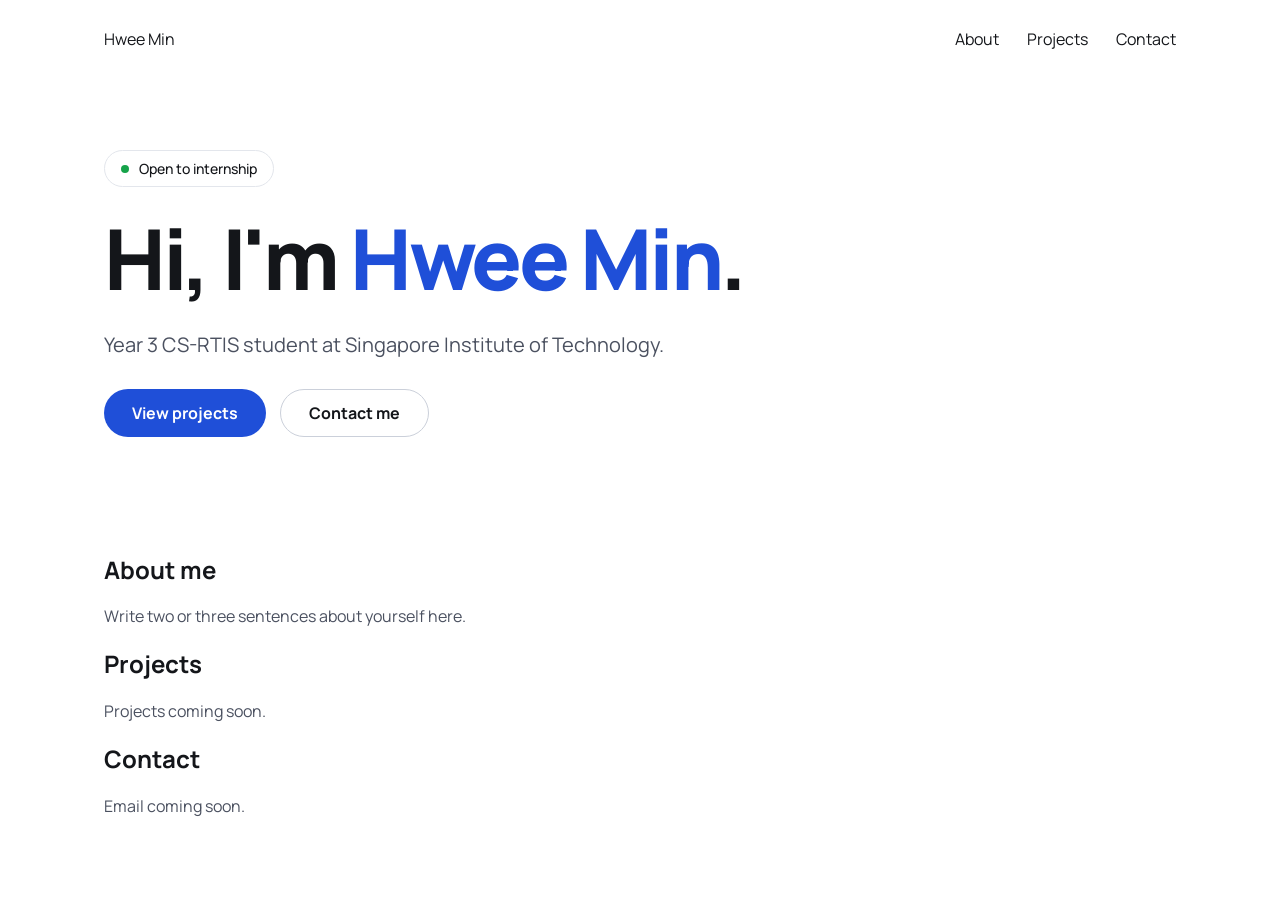
==== index.html @ 05ddbe2d "Style hero and button" ====
﻿<!DOCTYPE html>

<html lang="en" xmlns="http://www.w3.org/1999/xhtml">
<head>
    <meta charset="utf-8" />
    <title>Lee Hwee Min | Portfolio</title>
    <link rel="preconnect" href="https://fonts.googleapis.com">
    <link rel="preconnect" href="https://fonts.gstatic.com" crossorigin>
    <link href="https://fonts.googleapis.com/css2?family=Manrope:wght@400;500;700;800&display=swap" rel="stylesheet">
    <link rel="stylesheet" href="style.css">
</head>
<body>
    <header>
        <a href="#top">Hwee Min</a>
        <nav>
            <a href="about">About</a>
            <a href="projects">Projects</a>
            <a href="contact">Contact</a>
        </nav>
    </header>

    <main>
        <section id="top" class="hero">
            <div class="hero-text">
                <p class="status"><span class="dot"></span>Open to internship</p>
                <h1>Hi, I'm <span class="accent">Hwee Min</span>.</h1>
                <p class="lead">Year 3 CS-RTIS student at Singapore Institute of Technology.</p>
                <div class="buttons">
                    <a class="btn btn-primary" href="#projects">View projects</a>
                    <a class="btn btn-outline" href="#contact">Contact me</a>
                </div>
            </div>
        </section>

        <section id="about">
            <h2>About me</h2>
            <p>Write two or three sentences about yourself here.</p>
        </section>

        <section id="projects">
            <h2>Projects</h2>
            <p>Projects coming soon.</p>
        </section>
    </main>

    <footer id="contact">
        <h2>Contact</h2>
        <p>Email coming soon.</p>
    </footer>
</body>
</html>
---- style.css ----
﻿:root 
{
    --accent: #1F4FD8;
    --text: #14161A;
    --muted: #4B5160;
    --line: #E3E6EC;
}

* 
{
    box-sizing: border-box;
}

html 
{
    scroll-behavior: smooth;
}

body
{
    margin: 0;
    font-family: "Manrope", system-ui, sans-serif;
    color: var(--text);
    background: #ffffff;
    line-height: 1.5f;
}

a 
{
    color: var(--text);
    text-decoration:none;
}

a:hover
{
    color: var(--accent);
}

header,
main,
footer
{
    max-width:1120px;
    margin: 0 auto;
    padding: 0 24px;
}

header 
{
    display: flex;
    flex-wrap: wrap;
    gap: 16px;
    align-items: center;
    justify-content: space-between;
    padding-top: 28px;
    padding-bottom: 28px;
}

nav
{
    display: flex;
    gap: 28px;
}

p 
{
    color: var(--muted);
}

/* HERO */
.hero 
{
    display: flex;
    flex-wrap: wrap;
    gap: 56px;
    align-items: center;
    padding-top: 72px;
    padding-bottom: 96px;
}

.hero-text
{
    flex: 1 1 480px;
    min-width: 0;
    display: flex;
    flex-direction: column;
    gap: 28px;
}

.status
{
    display: inline-flex;
    align-items: center;
    gap: 10px;
    align-self: flex-start;
    margin: 0;
    padding: 8px 16px;
    border: 1px solid var(--line);
    border-radius: 999px;
    font-size: 14px;
    font-weight: 500;
    color: var(--text);
}

.dot {
    width: 8px;
    height: 8px;
    border-radius: 50%;
    background: #16A34A;
}

h1 {
    margin: 0;
    font-size: clamp(44px, 7vw, 84px);
    line-height: 1.02;
    letter-spacing: -0.04em;
    font-weight: 800;
}

.accent {
    color: var(--accent);
}

.lead {
    margin: 0;
    font-size: 20px;
    line-height: 1.6;
    max-width: 560px;
}

.buttons {
    display: flex;
    flex-wrap: wrap;
    gap: 14px;
}

.btn {
    display: inline-flex;
    align-items: center;
    min-height: 48px;
    padding: 0 28px;
    border-radius: 999px;
    font-weight: 700;
    font-size: 16px;
    transition: background 0.2s ease, color 0.2s ease;
}

.btn-primary {
    background: var(--accent);
    color: #ffffff;
}

    .btn-primary:hover {
        background: var(--text);
        color: #ffffff;
    }

.btn-outline {
    border: 1px solid #CBD0DA;
}

    .btn-outline:hover {
        background: #F1F3F6;
        color: var(--text);
    }
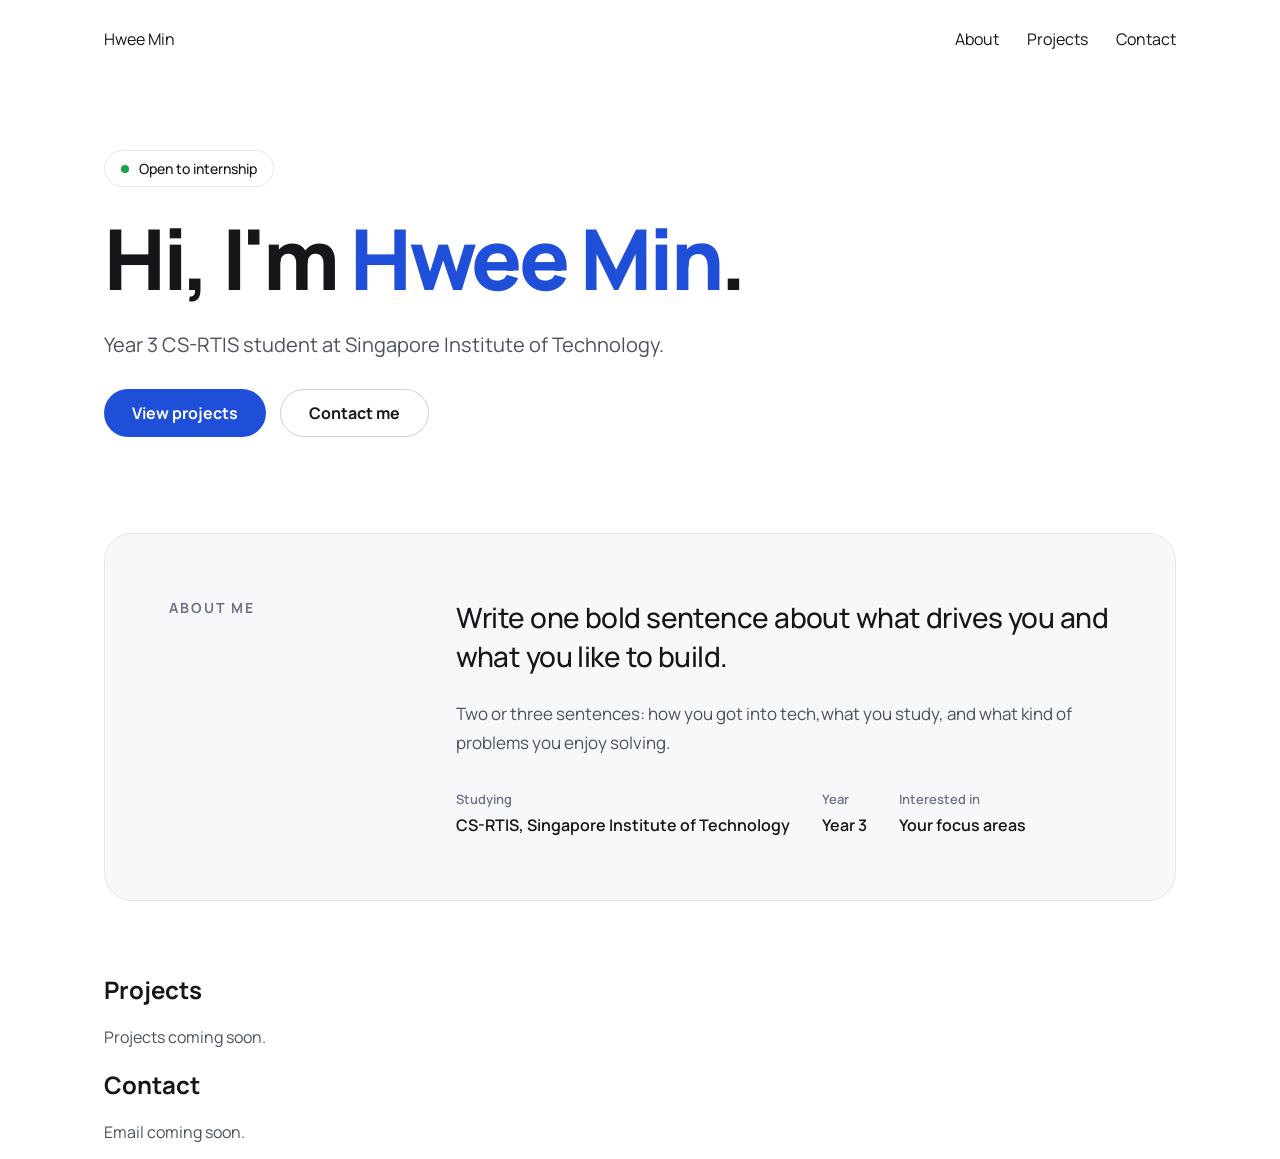
==== commit c9e8ccc5: "Add about section" ====
--- a/index.html
+++ b/index.html
@@ -32,10 +32,18 @@
             </div>
         </section>
 
-        <section id="about">
-            <h2>About me</h2>
-            <p>Write two or three sentences about yourself here.</p>
-        </section>
+        <section id="about" class="about">
+            <h2 class="eyebrow">About me</h2>
+            <div class="about-body">
+                <p class="big">Write one bold sentence about what drives you and what you like to build.</p>
+                <p>Two or three sentences: how you got into tech,what you study, and what kind of problems you enjoy solving.</p>
+                <dl class="facts">
+                    <div><dt>Studying</dt><dd>CS-RTIS, Singapore Institute of Technology</dd></div>
+                    <div><dt>Year</dt><dd>Year 3</dd></div>
+                    <div><dt>Interested in</dt><dd>Your focus areas</dd></div>
+                </dl>
+            </div>
+         </section>
 
         <section id="projects">
             <h2>Projects</h2>
--- a/style.css
+++ b/style.css
@@ -159,7 +159,80 @@
     border: 1px solid #CBD0DA;
 }
 
-    .btn-outline:hover {
-        background: #F1F3F6;
-        color: var(--text);
-    }+.btn-outline:hover {
+    background: #F1F3F6;
+    color: var(--text);
+}
+
+/* ABOUT */
+.about {
+    display: flex;
+    flex-wrap: wrap;
+    gap: 48px;
+    padding: clamp(28px, 5vw, 64px);
+    margin-bottom: 72px;
+    background: #F7F8FA;
+    border: 1px solid var(--line);
+    border-radius: 28px;
+}
+
+.eyebrow {
+    margin: 0;
+    font-size: 14px;
+    letter-spacing: 0.14em;
+    text-transform: uppercase;
+    color: #6B7385;
+    font-weight: 700;
+}
+
+.about .eyebrow {
+    flex: 1 1 160px;
+}
+
+.about-body {
+    flex: 3 1 420px;
+    min-width: 0;
+    display: flex;
+    flex-direction: column;
+    gap: 24px;
+}
+
+.about-body p {
+    margin: 0;
+    font-size: 17px;
+    line-height: 1.7;
+    max-width: 680px;
+}
+
+.about-body .big {
+    font-size: 28px;
+    line-height: 1.4;
+    letter-spacing: -0.02em;
+    font-weight: 500;
+    color: var(--text);
+}
+
+.facts {
+    display: flex;
+    flex-wrap: wrap;
+    gap: 32px;
+    margin: 8px 0 0;
+}
+
+.facts div {
+    display: flex;
+    flex-direction: column;
+    gap: 6px;
+}
+
+.facts dt {
+    font-size: 13px;
+    color: #6B7385;
+    font-weight: 600;
+}
+
+.facts dd {
+    margin: 0;
+    font-size: 16px;
+    font-weight: 600;
+}
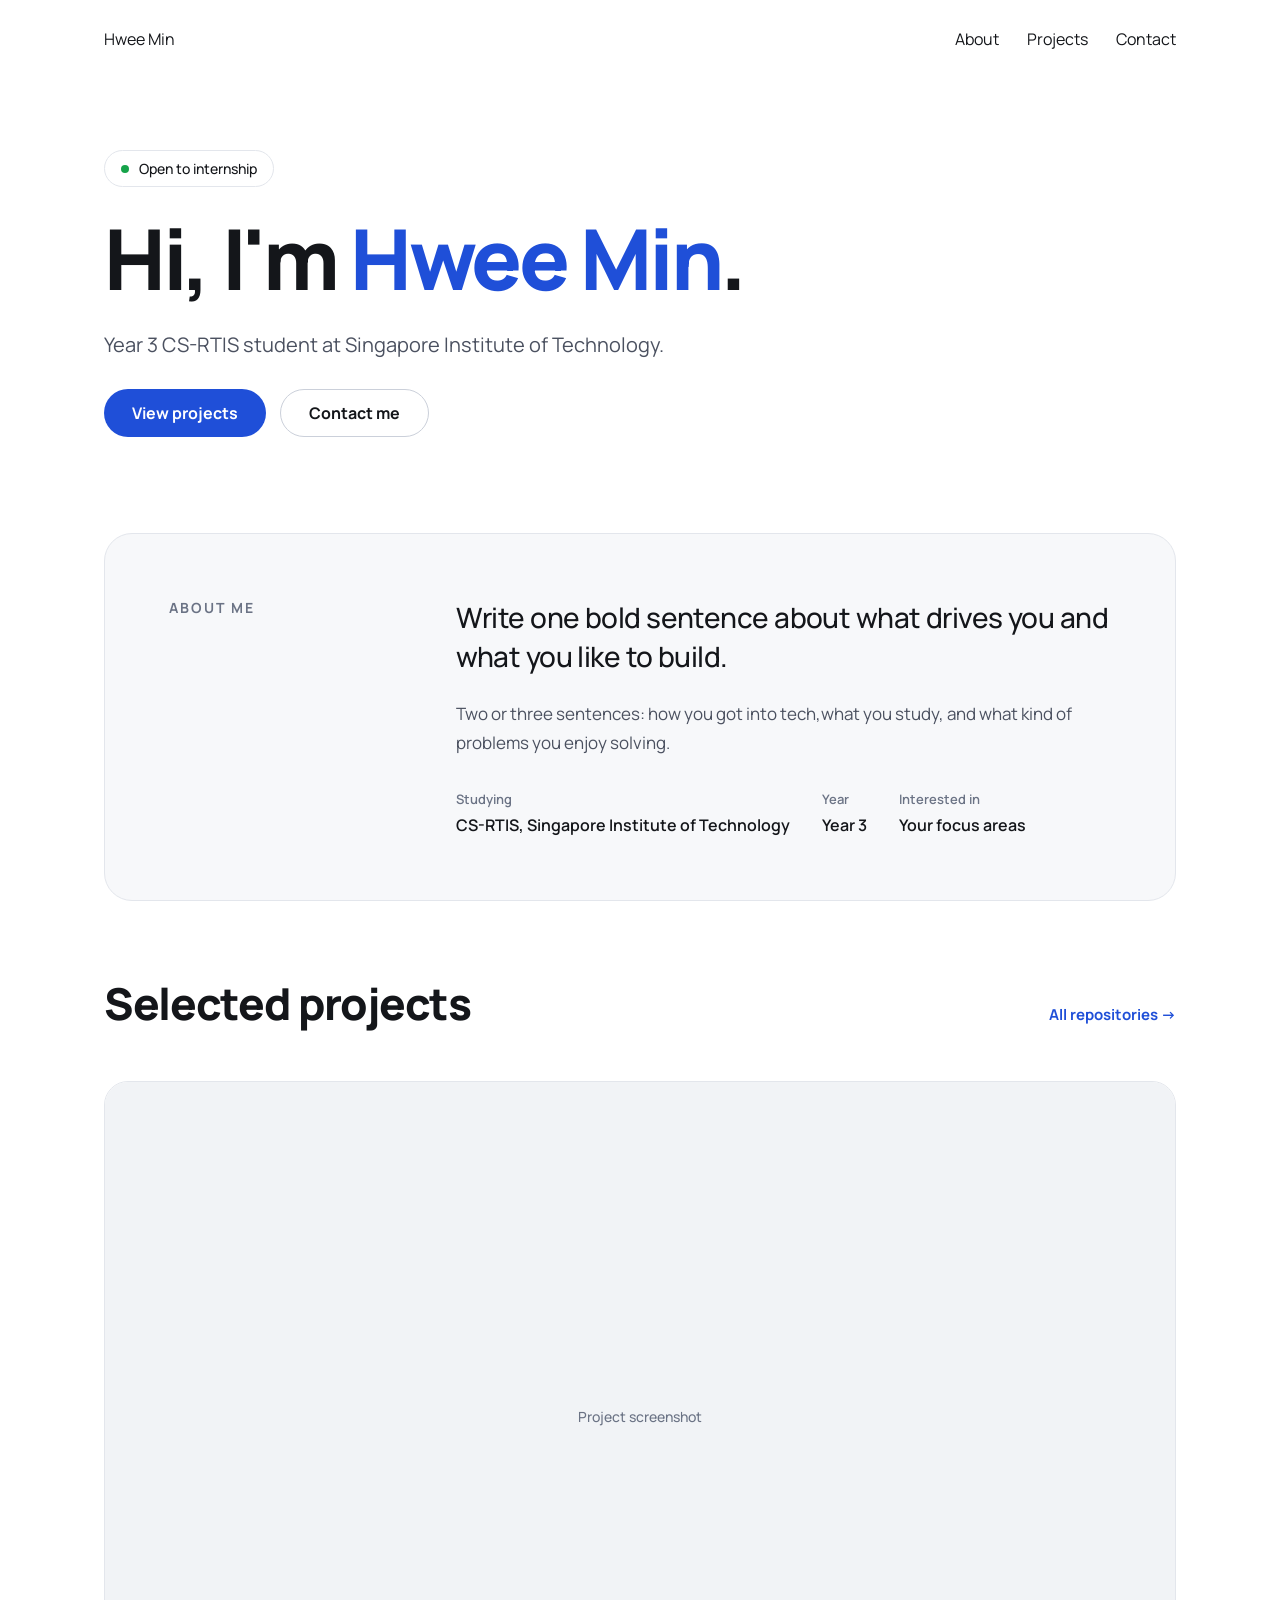
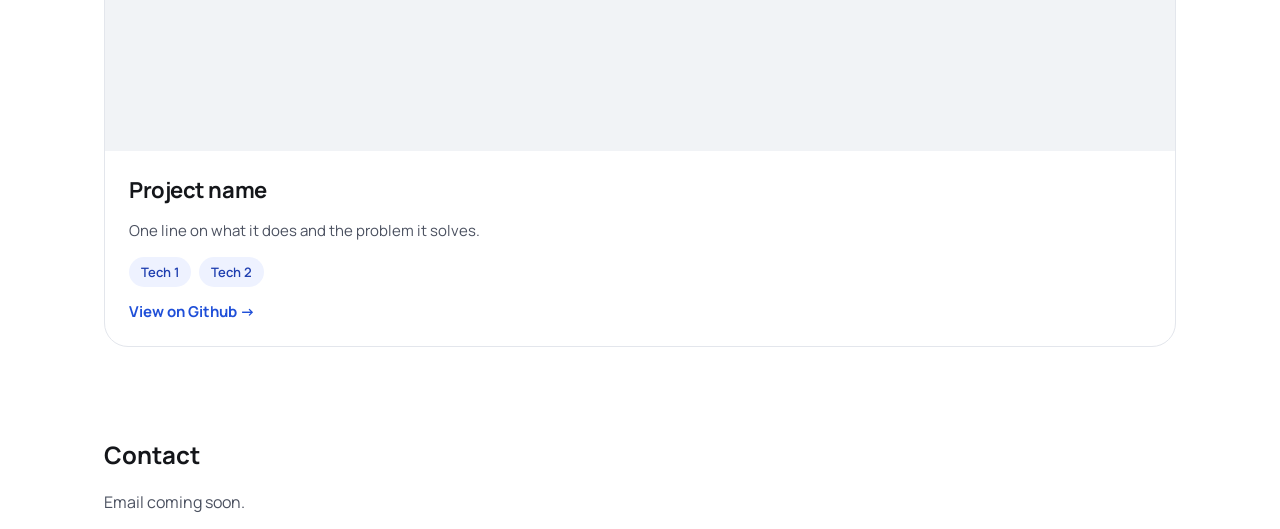
==== commit f80002f3: "Add project cards" ====
--- a/index.html
+++ b/index.html
@@ -45,9 +45,27 @@
             </div>
          </section>
 
-        <section id="projects">
-            <h2>Projects</h2>
-            <p>Projects coming soon.</p>
+        <section id="projects" class="section">
+            <div class="section-head">
+                <h2>Selected projects</h2>
+                <a class="text-link" href="https://github.com/lhweemin">All repositories &rarr;</a>
+            </div>
+
+            <div class="cards">
+
+                <article class="card">
+                    <div class="thumb"><span>Project screenshot</span></div>
+                    <div class="card-body">
+                        <h3>Project name</h3>
+                        <p>One line on what it does and the problem it solves.</p>
+                        <ul class="tags">
+                            <li>Tech 1</li>
+                            <li>Tech 2</li>
+                        </ul>
+                        <a class="text-link" href="https://github.com/lhweemin">View on Github &rarr;</a>
+                    </div>
+                </article>
+            </div>
         </section>
     </main>
 
--- a/style.css
+++ b/style.css
@@ -235,4 +235,109 @@
     margin: 0;
     font-size: 16px;
     font-weight: 600;
-}+}
+
+/* SECTIONS */
+.section {
+    padding-bottom: 72px;
+}
+
+    .section h2 {
+        margin: 0;
+        font-size: 44px;
+        letter-spacing: -0.03em;
+        font-weight: 800;
+    }
+
+.section-head {
+    display: flex;
+    flex-wrap: wrap;
+    gap: 16px;
+    align-items: baseline;
+    justify-content: space-between;
+    margin-bottom: 48px;
+}
+
+.text-link {
+    font-size: 15px;
+    font-weight: 700;
+    color: var(--accent);
+}
+
+    .text-link:hover {
+        color: var(--text);
+    }
+
+/* PROJECT CARDS */
+.cards {
+    display: flex;
+    flex-wrap: wrap;
+    gap: 28px;
+}
+
+.card {
+    flex: 1 1 300px;
+    min-width: 0;
+    border: 1px solid var(--line);
+    border-radius: 24px;
+    overflow: hidden;
+    background: #ffffff;
+    display: flex;
+    flex-direction: column;
+}
+
+.thumb {
+    aspect-ratio: 16 / 10;
+    background: #F1F3F6;
+    display: flex;
+    align-items: center;
+    justify-content: center;
+    color: #6B7385;
+    font-size: 14px;
+    font-weight: 500;
+    overflow: hidden;
+}
+
+    .thumb img {
+        width: 100%;
+        height: 100%;
+        object-fit: cover;
+        display: block;
+    }
+
+.card-body {
+    padding: 24px;
+    display: flex;
+    flex-direction: column;
+    gap: 14px;
+}
+
+.card h3 {
+    margin: 0;
+    font-size: 22px;
+    letter-spacing: -0.02em;
+}
+
+.card p {
+    margin: 0;
+    font-size: 15px;
+    line-height: 1.6;
+}
+
+.tags {
+    display: flex;
+    flex-wrap: wrap;
+    gap: 8px;
+    list-style: none;
+    margin: 0;
+    padding: 0;
+}
+
+    .tags li {
+        padding: 6px 12px;
+        border-radius: 999px;
+        background: #EEF2FF;
+        color: #1F3FB0;
+        font-size: 13px;
+        font-weight: 600;
+    }
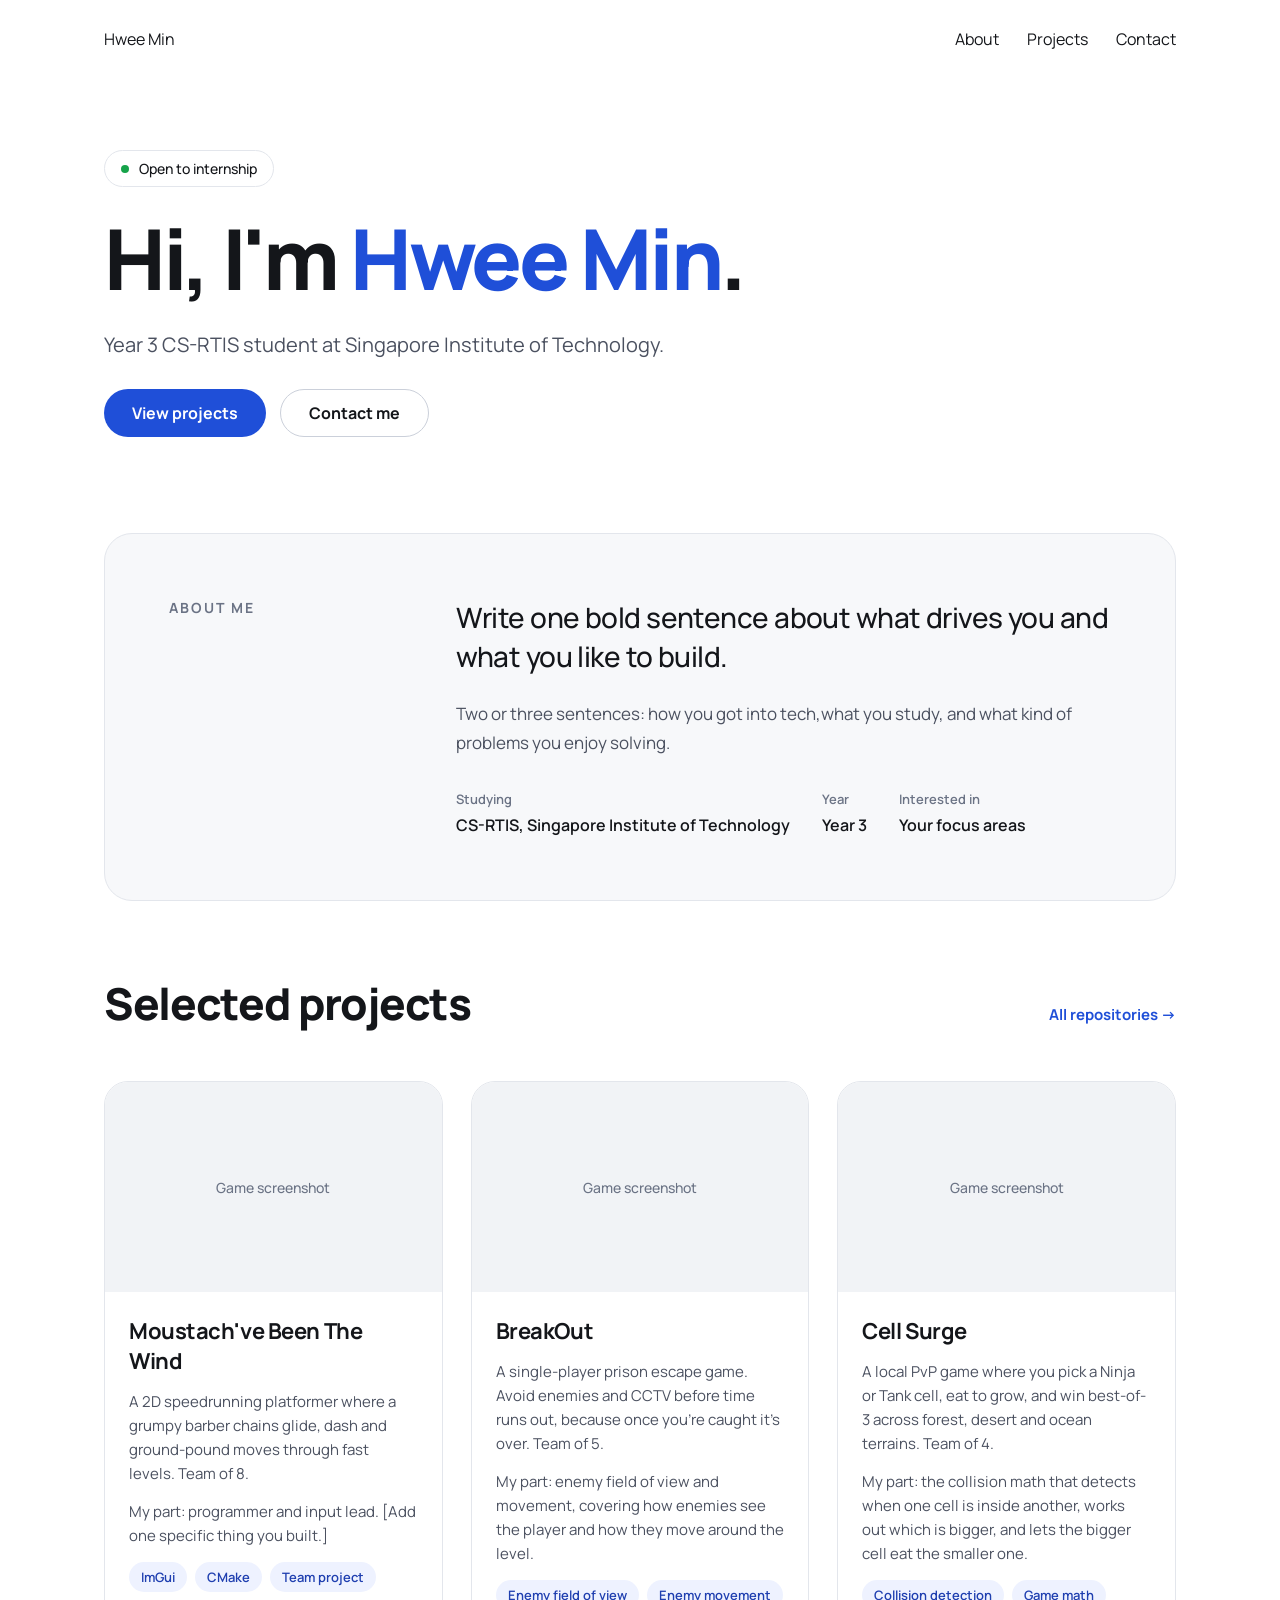
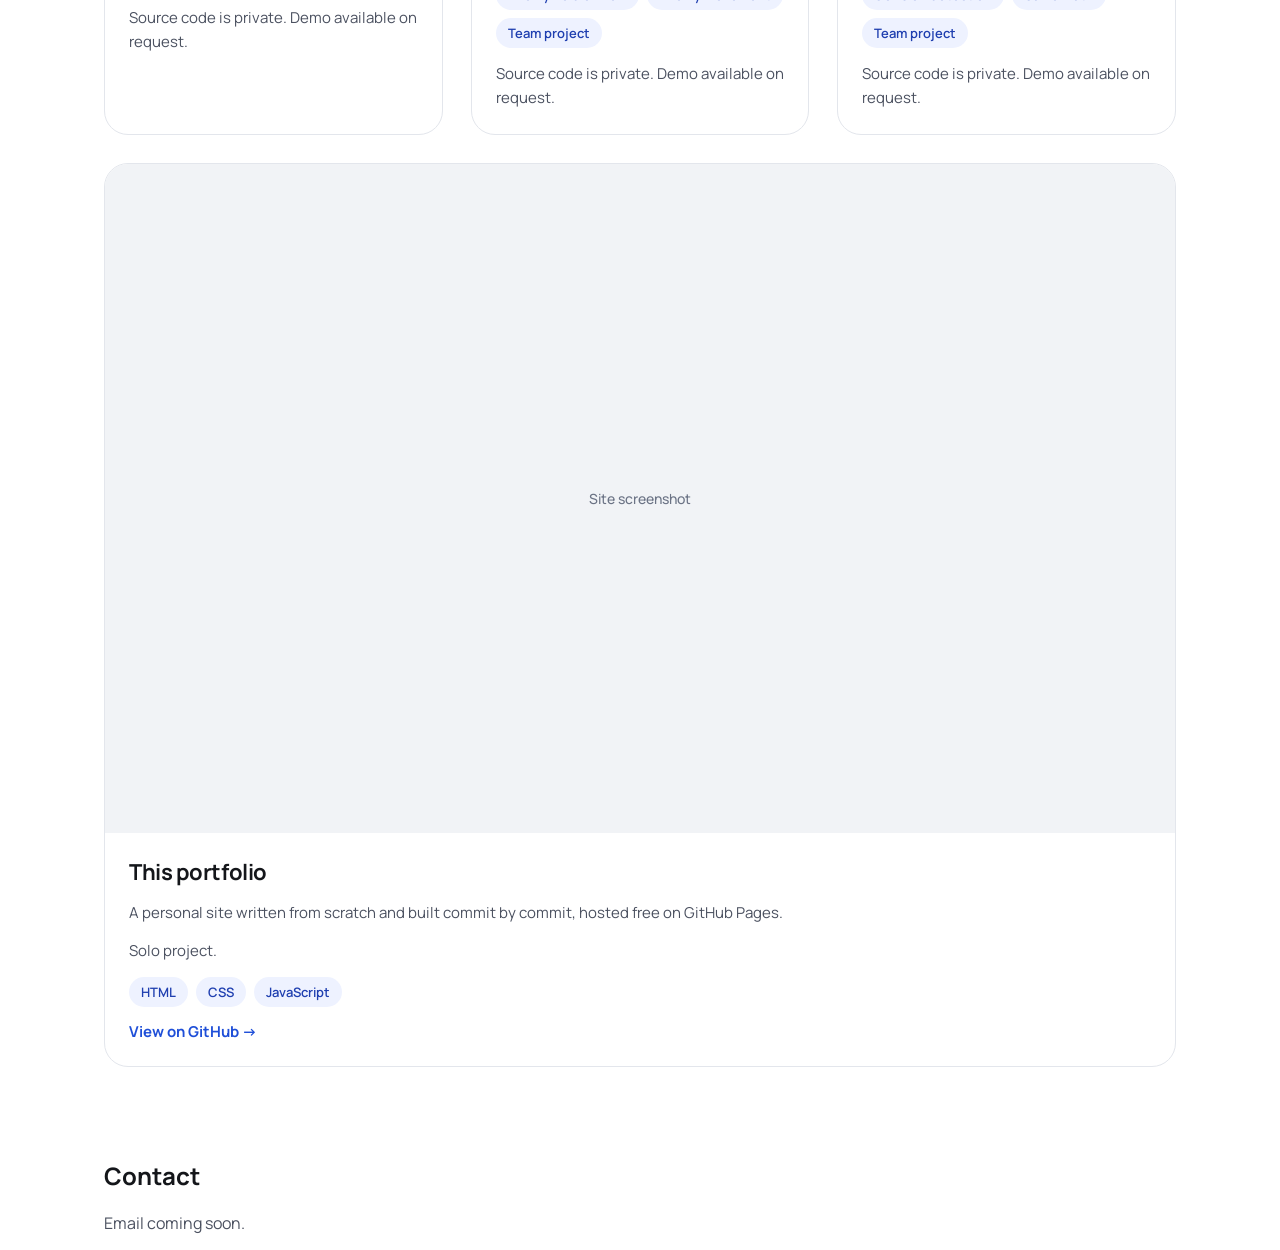
==== commit 54c80299: "Updated project cards" ====
--- a/index.html
+++ b/index.html
@@ -54,15 +54,47 @@
             <div class="cards">
 
                 <article class="card">
-                    <div class="thumb"><span>Project screenshot</span></div>
+                    <div class="thumb"><span>Game screenshot</span></div>
                     <div class="card-body">
-                        <h3>Project name</h3>
-                        <p>One line on what it does and the problem it solves.</p>
-                        <ul class="tags">
-                            <li>Tech 1</li>
-                            <li>Tech 2</li>
-                        </ul>
-                        <a class="text-link" href="https://github.com/lhweemin">View on Github &rarr;</a>
+                        <h3>Moustach've Been The Wind</h3>
+                        <p>A 2D speedrunning platformer where a grumpy barber chains glide, dash and ground-pound moves through fast levels. Team of 8.</p>
+                        <p class="role">My part: programmer and input lead. [Add one specific thing you built.]</p>
+                        <ul class="tags"><li>ImGui</li><li>CMake</li><li>Team project</li></ul>
+                        <!-- If the repo is public, replace the next line with a text-link to it -->
+                        <p class="role">Source code is private. Demo available on request.</p>
+                    </div>
+                </article>
+
+                <article class="card">
+                    <div class="thumb"><span>Game screenshot</span></div>
+                    <div class="card-body">
+                        <h3>BreakOut</h3>
+                        <p>A single-player prison escape game. Avoid enemies and CCTV before time runs out, because once you're caught it's over. Team of 5.</p>
+                        <p class="role">My part: enemy field of view and movement, covering how enemies see the player and how they move around the level.</p>
+                        <ul class="tags"><li>Enemy field of view</li><li>Enemy movement</li><li>Team project</li></ul>
+                        <p class="role">Source code is private. Demo available on request.</p>
+                    </div>
+                </article>
+
+                <article class="card">
+                    <div class="thumb"><span>Game screenshot</span></div>
+                    <div class="card-body">
+                        <h3>Cell Surge</h3>
+                        <p>A local PvP game where you pick a Ninja or Tank cell, eat to grow, and win best-of-3 across forest, desert and ocean terrains. Team of 4.</p>
+                        <p class="role">My part: the collision math that detects when one cell is inside another, works out which is bigger, and lets the bigger cell eat the smaller one.</p>
+                        <ul class="tags"><li>Collision detection</li><li>Game math</li><li>Team project</li></ul>
+                        <p class="role">Source code is private. Demo available on request.</p>
+                    </div>
+                </article>
+
+                <article class="card">
+                    <div class="thumb"><span>Site screenshot</span></div>
+                    <div class="card-body">
+                        <h3>This portfolio</h3>
+                        <p>A personal site written from scratch and built commit by commit, hosted free on GitHub Pages.</p>
+                        <p class="role">Solo project.</p>
+                        <ul class="tags"><li>HTML</li><li>CSS</li><li>JavaScript</li></ul>
+                        <a class="text-link" href="https://github.com/lhweemin/lhweemin.github.io">View on GitHub &rarr;</a>
                     </div>
                 </article>
             </div>
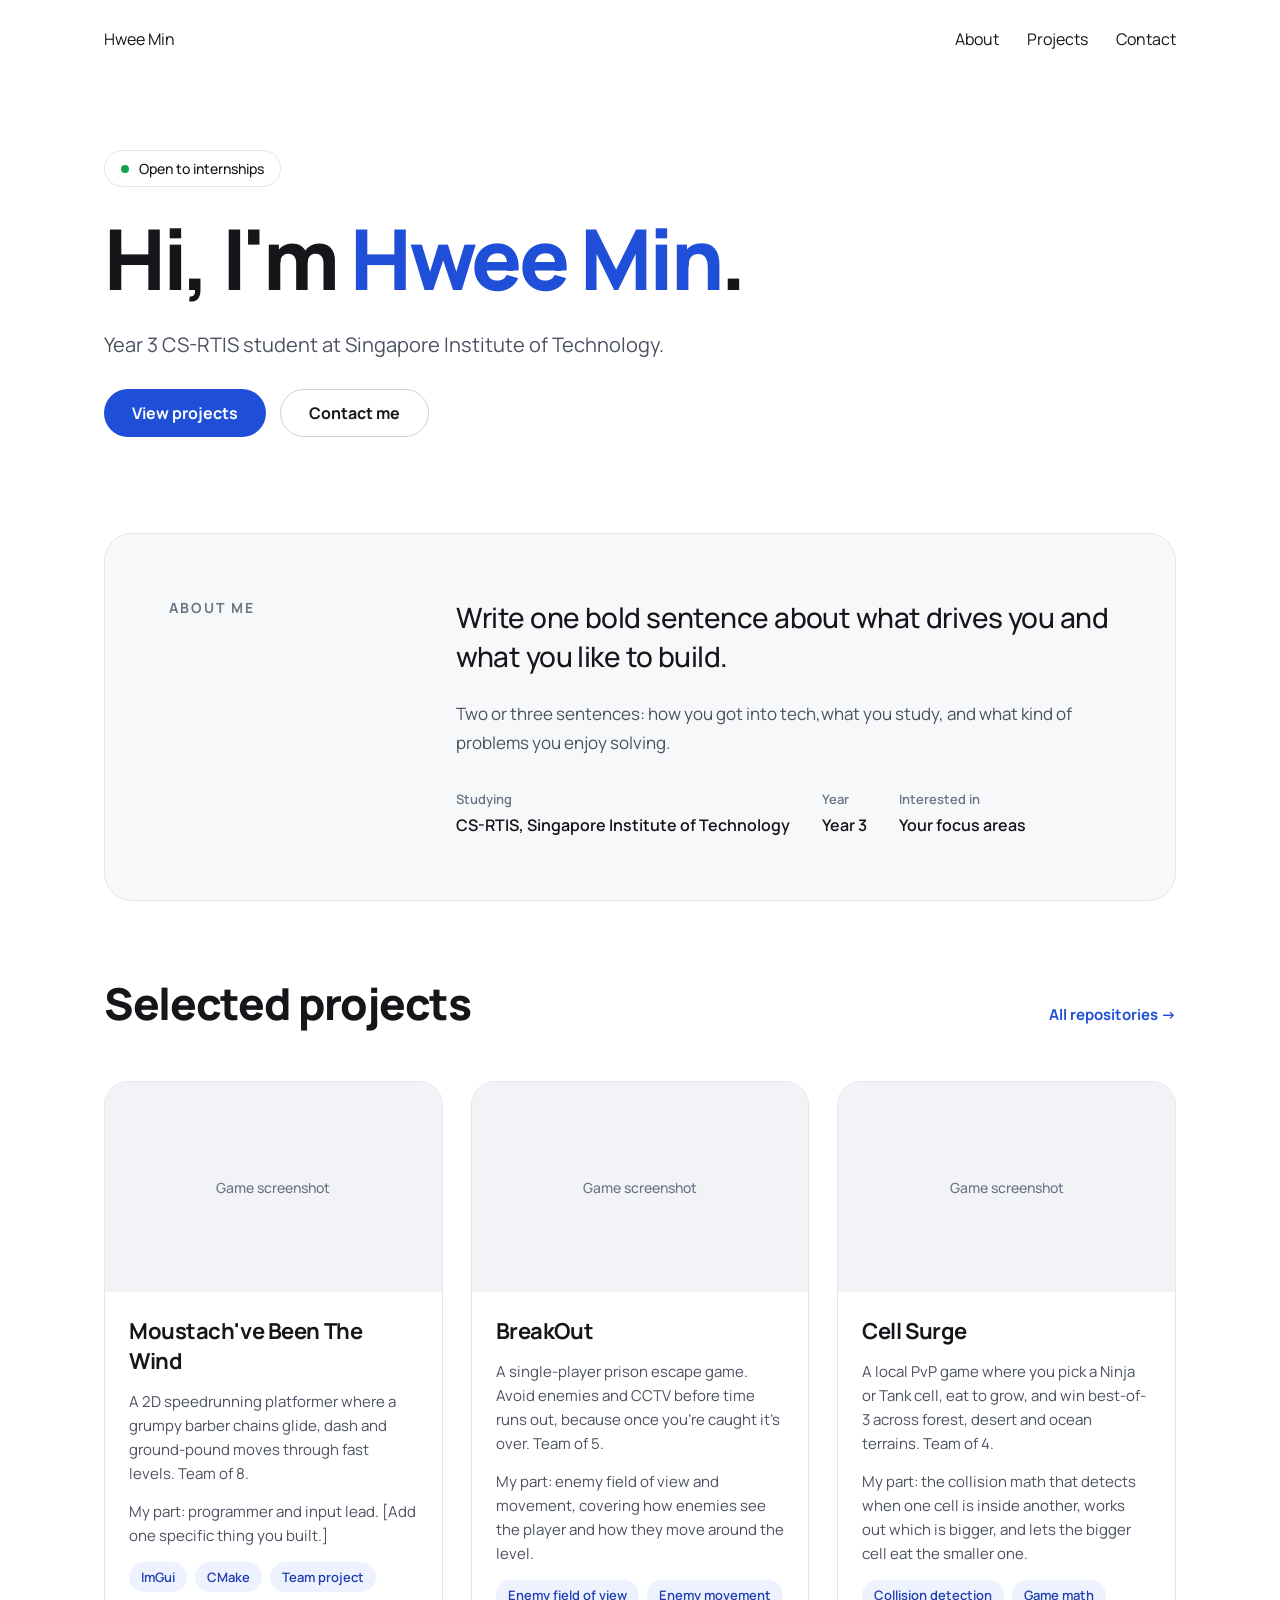
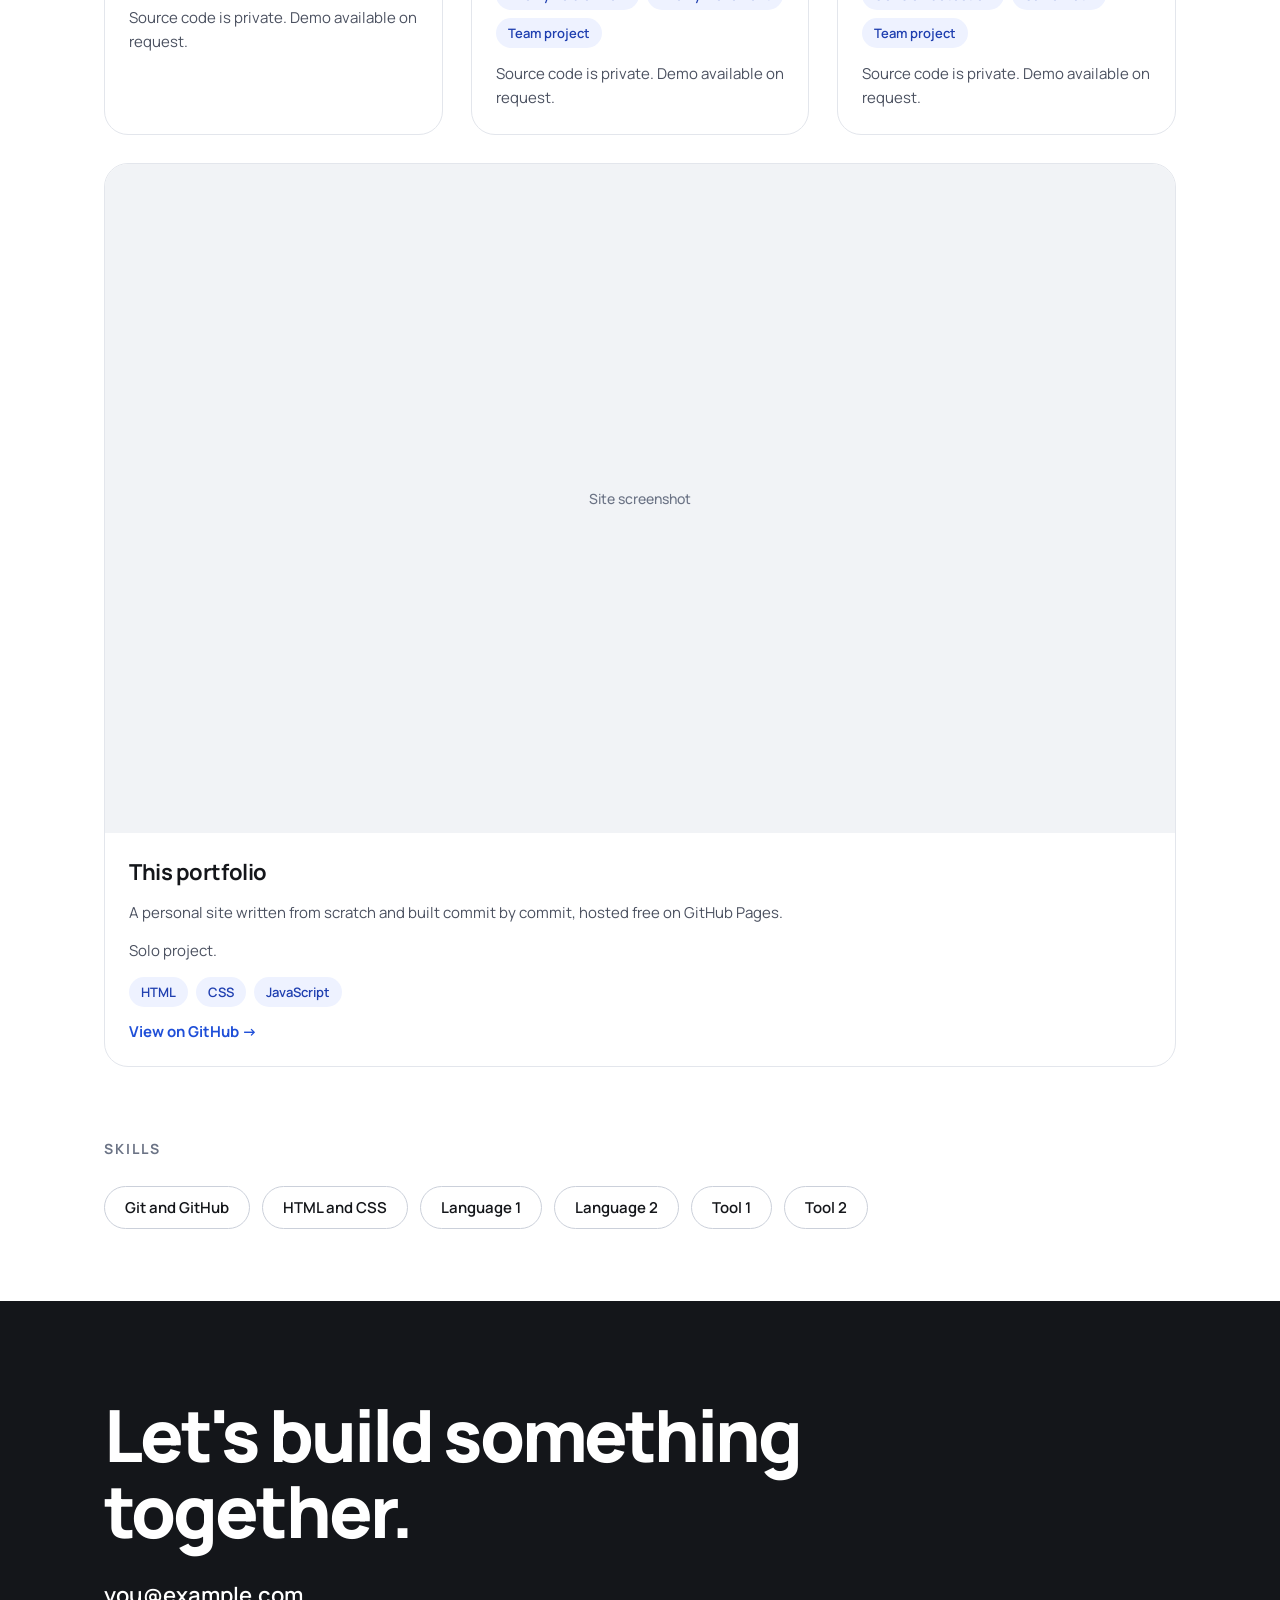
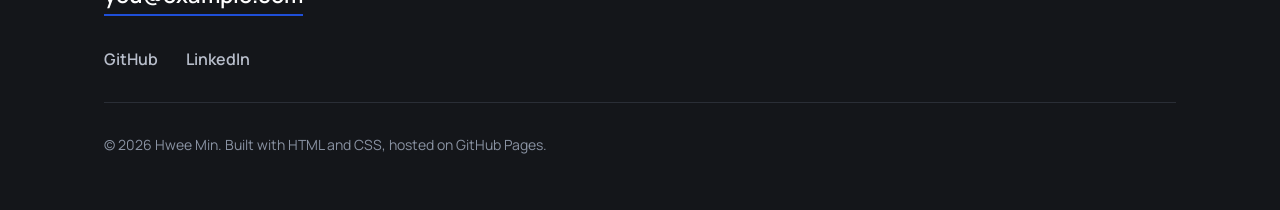
==== commit 793cd1aa: "Add animations. skills and contact" ====
--- a/index.html
+++ b/index.html
@@ -22,10 +22,10 @@
     <main>
         <section id="top" class="hero">
             <div class="hero-text">
-                <p class="status"><span class="dot"></span>Open to internship</p>
-                <h1>Hi, I'm <span class="accent">Hwee Min</span>.</h1>
-                <p class="lead">Year 3 CS-RTIS student at Singapore Institute of Technology.</p>
-                <div class="buttons">
+                <p class="status rise"><span class="dot"></span>Open to internships</p>
+                <h1 class="rise rise-2">Hi, I'm <span class="accent">Hwee Min</span>.</h1>
+                <p class="lead rise rise-3">Year 3 CS-RTIS student at Singapore Institute of Technology.</p>
+                <div class="buttons rise rise-3">
                     <a class="btn btn-primary" href="#projects">View projects</a>
                     <a class="btn btn-outline" href="#contact">Contact me</a>
                 </div>
@@ -43,7 +43,7 @@
                     <div><dt>Interested in</dt><dd>Your focus areas</dd></div>
                 </dl>
             </div>
-         </section>
+        </section>
 
         <section id="projects" class="section">
             <div class="section-head">
@@ -99,11 +99,32 @@
                 </article>
             </div>
         </section>
+
+        <section id="skills" class="section">
+            <h2 class="eyebrow">Skills</h2>
+            <ul class="skills">
+                <li>Git and GitHub</li>
+                <li>HTML and CSS</li>
+                <li>Language 1</li>
+                <li>Language 2</li>
+                <li>Tool 1</li>
+                <li>Tool 2</li>
+            </ul>
+        </section>
+
     </main>
 
-    <footer id="contact">
-        <h2>Contact</h2>
-        <p>Email coming soon.</p>
+    <footer id="contact" class="contact">
+        <div class="contact-inner">
+            <h2>Let's build something together.</h2>
+            <a class="mail" href="mailto:you@example.com">you@example.com</a>
+            <div class="links">
+                <a href="https://github.com/lhweemin">GitHub</a>
+                <a href="https://www.linkedin.com/in/your-profile">LinkedIn</a>
+            </div>
+            <p class="small">&copy; 2026 Hwee Min. Built with HTML and CSS, hosted on GitHub Pages.</p>
+        </div>
     </footer>
+
 </body>
 </html>
--- a/style.css
+++ b/style.css
@@ -38,9 +38,8 @@
 
 header,
 main,
-footer
-{
-    max-width:1120px;
+.contact-inner {
+    max-width: 1120px;
     margin: 0 auto;
     padding: 0 24px;
 }
@@ -340,4 +339,158 @@
         color: #1F3FB0;
         font-size: 13px;
         font-weight: 600;
-    }+    }
+
+/* SKILLS */
+.section h2.eyebrow {
+    font-size: 14px;
+    letter-spacing: 0.14em;
+    font-weight: 700;
+    margin-bottom: 28px;
+}
+
+.skills {
+    display: flex;
+    flex-wrap: wrap;
+    gap: 12px;
+    list-style: none;
+    margin: 0;
+    padding: 0;
+}
+
+    .skills li {
+        padding: 10px 20px;
+        border-radius: 999px;
+        border: 1px solid #CBD0DA;
+        font-size: 15px;
+        font-weight: 600;
+    }
+
+/* CONTACT */
+.contact {
+    background: var(--text);
+    color: #ffffff;
+}
+
+.contact-inner {
+    padding-top: 96px;
+    padding-bottom: 56px;
+    display: flex;
+    flex-direction: column;
+    gap: 32px;
+}
+
+.contact h2 {
+    margin: 0;
+    font-size: clamp(40px, 6vw, 72px);
+    line-height: 1.05;
+    letter-spacing: -0.04em;
+    font-weight: 800;
+    max-width: 760px;
+}
+
+.mail {
+    align-self: flex-start;
+    color: #ffffff;
+    font-size: 22px;
+    font-weight: 600;
+    border-bottom: 2px solid var(--accent);
+    padding-bottom: 4px;
+}
+
+    .mail:hover {
+        color: #ffffff;
+        border-bottom-color: #ffffff;
+    }
+
+.links {
+    display: flex;
+    flex-wrap: wrap;
+    gap: 28px;
+    font-size: 16px;
+    font-weight: 600;
+}
+
+    .links a {
+        color: #B8BECB;
+    }
+
+        .links a:hover {
+            color: #ffffff;
+        }
+
+.small {
+    margin: 0;
+    padding-top: 32px;
+    border-top: 1px solid #2A2E36;
+    font-size: 14px;
+    color: #8A93A3;
+}
+
+/* ANIMATIONS */
+@keyframes rise {
+    from {
+        opacity: 0;
+        transform: translateY(18px);
+    }
+
+    to {
+        opacity: 1;
+        transform: none;
+    }
+}
+
+@keyframes pulse {
+    0% {
+        box-shadow: 0 0 0 0 rgba(22, 163, 74, 0.45);
+    }
+
+    70% {
+        box-shadow: 0 0 0 10px rgba(22, 163, 74, 0);
+    }
+
+    100% {
+        box-shadow: 0 0 0 0 rgba(22, 163, 74, 0);
+    }
+}
+
+.rise {
+    animation: rise 0.7s ease both;
+}
+
+.rise-2 {
+    animation-delay: 0.15s;
+}
+
+.rise-3 {
+    animation-delay: 0.3s;
+}
+
+.dot {
+    animation: pulse 2s infinite;
+}
+
+.card {
+    transition: transform 0.25s ease, box-shadow 0.25s ease;
+}
+
+.card:hover {
+    transform: translateY(-6px);
+    box-shadow: 0 18px 40px rgba(20, 22, 26, 0.10);
+}
+
+@media (prefers-reduced-motion: reduce) {
+    html {
+        scroll-behavior: auto;
+    }
+
+    .rise,
+    .dot {
+        animation: none;
+    }
+
+    .card,
+    .btn {
+        transition: none;
+    }
+}
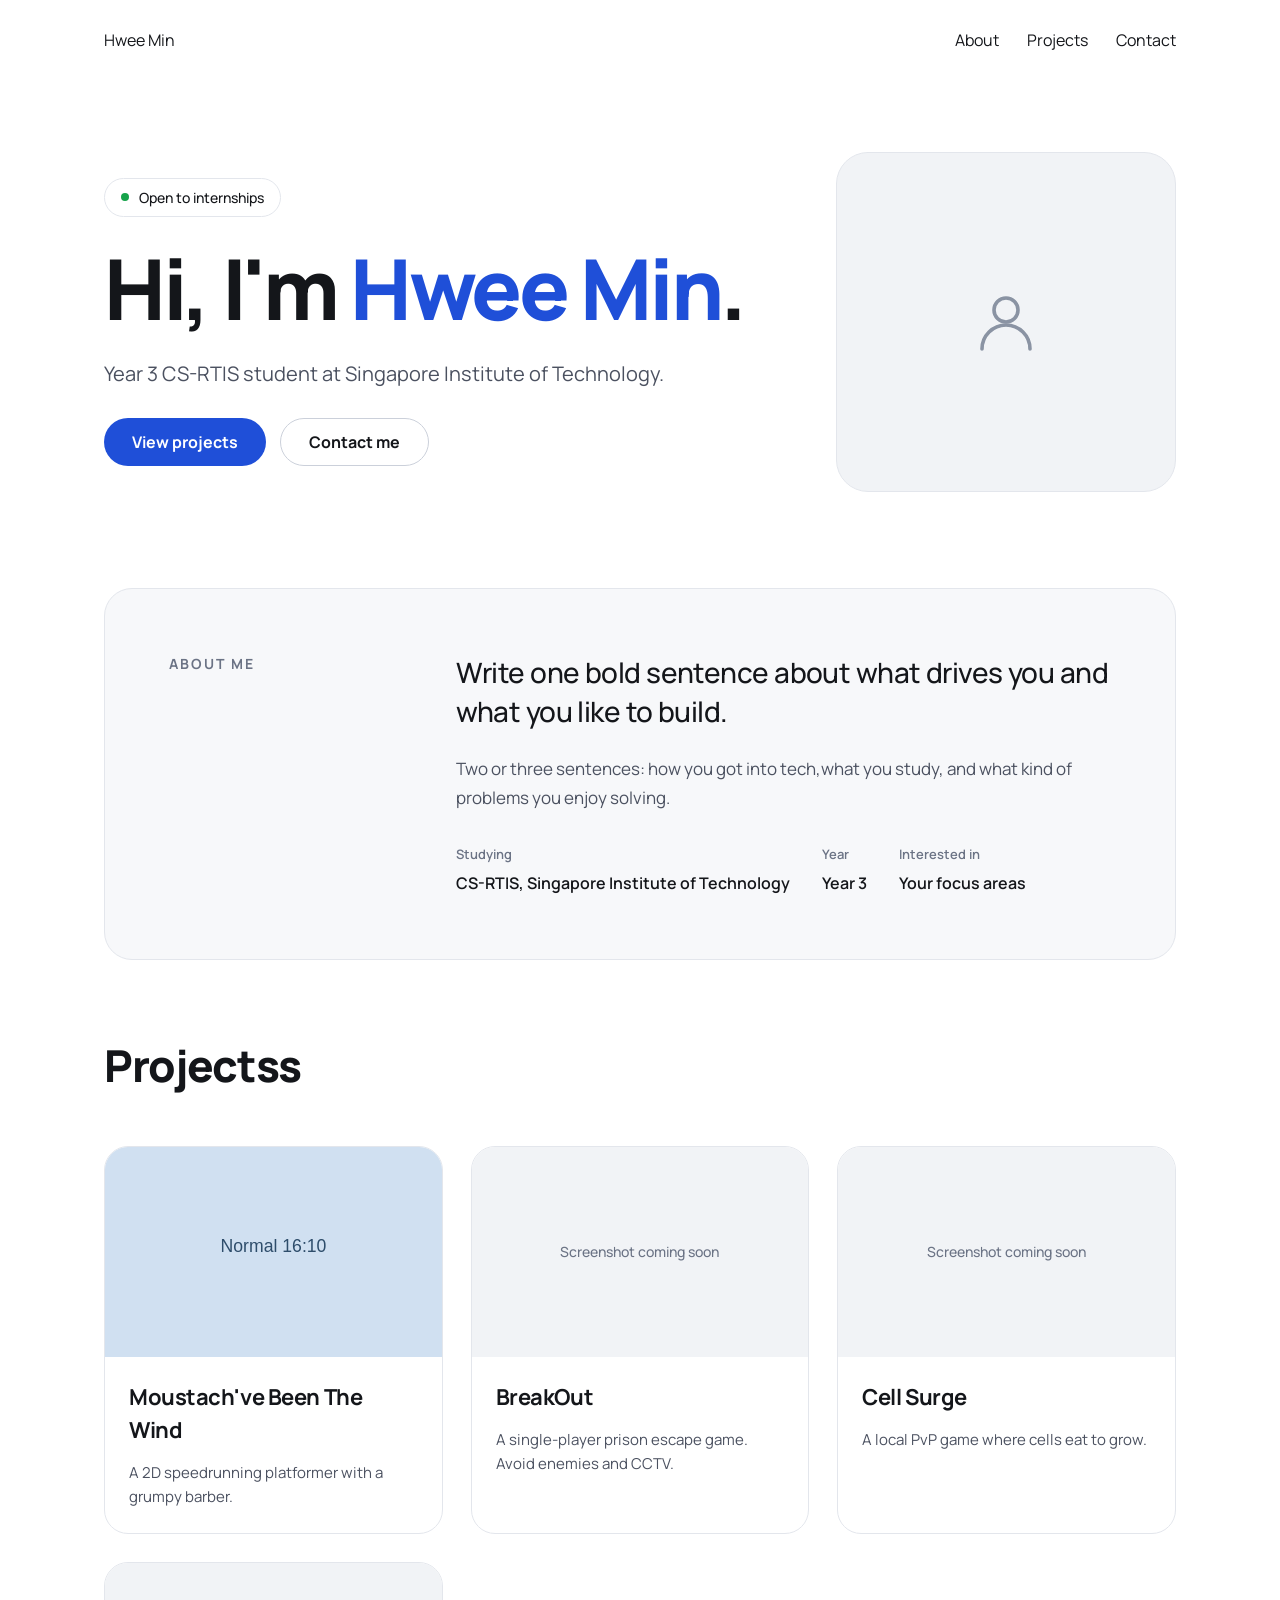
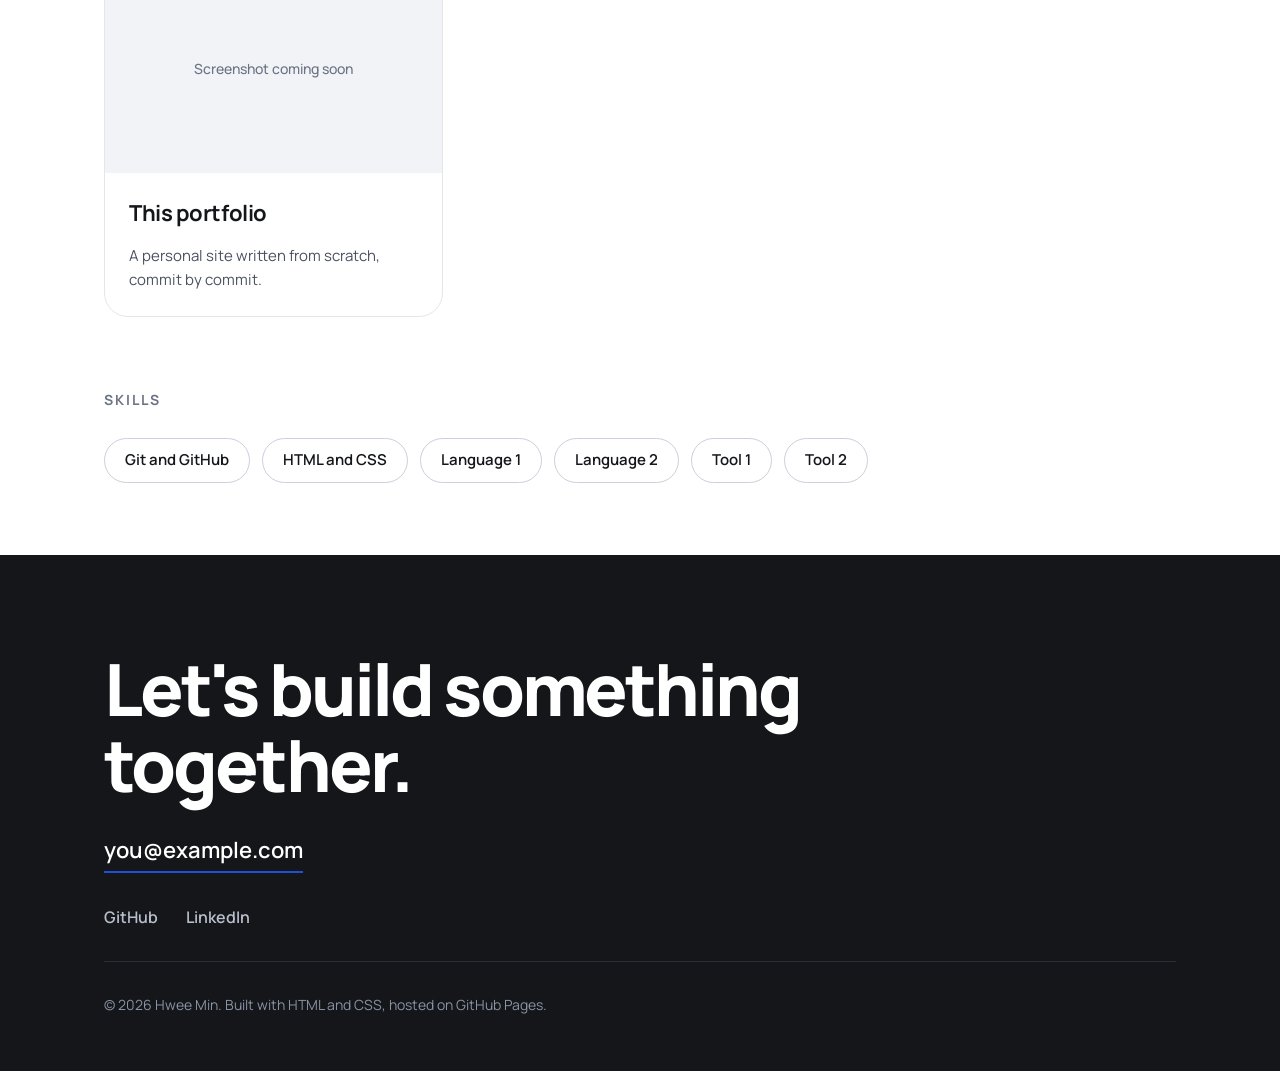
==== commit 87d9beee: "Updated project dialog" ====
--- a/index.html
+++ b/index.html
@@ -3,19 +3,21 @@
 <html lang="en" xmlns="http://www.w3.org/1999/xhtml">
 <head>
     <meta charset="utf-8" />
+    <meta name="viewport" content="width=device-width, initial-scale=1">
     <title>Lee Hwee Min | Portfolio</title>
     <link rel="preconnect" href="https://fonts.googleapis.com">
     <link rel="preconnect" href="https://fonts.gstatic.com" crossorigin>
     <link href="https://fonts.googleapis.com/css2?family=Manrope:wght@400;500;700;800&display=swap" rel="stylesheet">
     <link rel="stylesheet" href="style.css">
+    <script>document.documentElement.classList.add("js");</script>
 </head>
 <body>
     <header>
         <a href="#top">Hwee Min</a>
         <nav>
-            <a href="about">About</a>
-            <a href="projects">Projects</a>
-            <a href="contact">Contact</a>
+            <a href="#about">About</a>
+            <a href="#projects">Projects</a>
+            <a href="#contact">Contact</a>
         </nav>
     </header>
 
@@ -30,9 +32,17 @@
                     <a class="btn btn-outline" href="#contact">Contact me</a>
                 </div>
             </div>
+
+            <div class="avatar rise rise-3">
+                <svg class="avatar-fallback" viewBox="0 0 24 24" fill="none" stroke="currentColor" stroke-width="1.2" stroke-linecap="round" stroke-linejoin="round" aria-hidden="true">
+                    <circle cx="12" cy="8" r="4" />
+                    <path d="M4 21c0-4.4 3.6-8 8-8s8 3.6 8 8" />
+                </svg>
+                <img class="avatar-img" src="profile.jpg" alt="Photo of Hwee Min" onerror="this.style.display='none'">
+            </div>
         </section>
 
-        <section id="about" class="about">
+        <section id="about" class="about reveal">
             <h2 class="eyebrow">About me</h2>
             <div class="about-body">
                 <p class="big">Write one bold sentence about what drives you and what you like to build.</p>
@@ -45,62 +55,16 @@
             </div>
         </section>
 
-        <section id="projects" class="section">
+        <section id="projects" class="section reveal">
             <div class="section-head">
-                <h2>Selected projects</h2>
-                <a class="text-link" href="https://github.com/lhweemin">All repositories &rarr;</a>
+                <h2>Projects</h>s
             </div>
 
-            <div class="cards">
+            <div class="cards" id="project-list"></div>
 
-                <article class="card">
-                    <div class="thumb"><span>Game screenshot</span></div>
-                    <div class="card-body">
-                        <h3>Moustach've Been The Wind</h3>
-                        <p>A 2D speedrunning platformer where a grumpy barber chains glide, dash and ground-pound moves through fast levels. Team of 8.</p>
-                        <p class="role">My part: programmer and input lead. [Add one specific thing you built.]</p>
-                        <ul class="tags"><li>ImGui</li><li>CMake</li><li>Team project</li></ul>
-                        <!-- If the repo is public, replace the next line with a text-link to it -->
-                        <p class="role">Source code is private. Demo available on request.</p>
-                    </div>
-                </article>
-
-                <article class="card">
-                    <div class="thumb"><span>Game screenshot</span></div>
-                    <div class="card-body">
-                        <h3>BreakOut</h3>
-                        <p>A single-player prison escape game. Avoid enemies and CCTV before time runs out, because once you're caught it's over. Team of 5.</p>
-                        <p class="role">My part: enemy field of view and movement, covering how enemies see the player and how they move around the level.</p>
-                        <ul class="tags"><li>Enemy field of view</li><li>Enemy movement</li><li>Team project</li></ul>
-                        <p class="role">Source code is private. Demo available on request.</p>
-                    </div>
-                </article>
-
-                <article class="card">
-                    <div class="thumb"><span>Game screenshot</span></div>
-                    <div class="card-body">
-                        <h3>Cell Surge</h3>
-                        <p>A local PvP game where you pick a Ninja or Tank cell, eat to grow, and win best-of-3 across forest, desert and ocean terrains. Team of 4.</p>
-                        <p class="role">My part: the collision math that detects when one cell is inside another, works out which is bigger, and lets the bigger cell eat the smaller one.</p>
-                        <ul class="tags"><li>Collision detection</li><li>Game math</li><li>Team project</li></ul>
-                        <p class="role">Source code is private. Demo available on request.</p>
-                    </div>
-                </article>
-
-                <article class="card">
-                    <div class="thumb"><span>Site screenshot</span></div>
-                    <div class="card-body">
-                        <h3>This portfolio</h3>
-                        <p>A personal site written from scratch and built commit by commit, hosted free on GitHub Pages.</p>
-                        <p class="role">Solo project.</p>
-                        <ul class="tags"><li>HTML</li><li>CSS</li><li>JavaScript</li></ul>
-                        <a class="text-link" href="https://github.com/lhweemin/lhweemin.github.io">View on GitHub &rarr;</a>
-                    </div>
-                </article>
-            </div>
         </section>
 
-        <section id="skills" class="section">
+        <section id="skills" class="section reveal">
             <h2 class="eyebrow">Skills</h2>
             <ul class="skills">
                 <li>Git and GitHub</li>
@@ -126,5 +90,9 @@
         </div>
     </footer>
 
+    <div id="project-modals"></div>
+
+    <script src="projects.js"></script>
+    <script src="script.js"></script>
 </body>
 </html>
--- a/style.css
+++ b/style.css
@@ -22,7 +22,7 @@
     font-family: "Manrope", system-ui, sans-serif;
     color: var(--text);
     background: #ffffff;
-    line-height: 1.5f;
+    line-height: 1.5;
 }
 
 a 
@@ -269,8 +269,8 @@
 
 /* PROJECT CARDS */
 .cards {
-    display: flex;
-    flex-wrap: wrap;
+    display: grid;
+    grid-template-columns: repeat(auto-fill, minmax(min(100%, 300px), 1fr));
     gap: 28px;
 }
 
@@ -479,6 +479,17 @@
     box-shadow: 0 18px 40px rgba(20, 22, 26, 0.10);
 }
 
+.js .reveal {
+    opacity: 0;
+    transform: translateY(24px);
+    transition: opacity 0.7s ease, transform 0.7s ease;
+}
+
+.js .reveal.in {
+    opacity: 1;
+    transform: none;
+}
+
 @media (prefers-reduced-motion: reduce) {
     html {
         scroll-behavior: auto;
@@ -493,4 +504,221 @@
     .btn {
         transition: none;
     }
+
+    .js .reveal {
+        opacity: 1;
+        transform: none;
+        transition: none;
+    }
+}
+
+/* PROFILE PHOTO */
+.avatar {
+    position: relative;
+    flex: 0 1 340px;
+    min-width: 240px;
+    aspect-ratio: 1 / 1;
+    border-radius: 32px;
+    overflow: hidden;
+    background: #F1F3F6;
+    border: 1px solid var(--line);
+}
+
+.avatar-fallback {
+    position: absolute;
+    top: 50%;
+    left: 50%;
+    width: 72px;
+    height: 72px;
+    margin: -36px 0 0 -36px;
+    color: #8A93A3;
+}
+
+.avatar-img {
+    position: absolute;
+    top: 0;
+    left: 0;
+    width: 100%;
+    height: 100%;
+    object-fit: cover;
+}
+
+/* PROJECT POP-UP */
+.card {
+    position: relative;
+}
+
+.card-link {
+    font: inherit;
+    color: inherit;
+    letter-spacing: inherit;
+    background: none;
+    border: 0;
+    padding: 0;
+    text-align: left;
+    cursor: pointer;
+}
+
+    .card-link::after {
+        content: "";
+        position: absolute;
+        inset: 0;
+    }
+
+    .card-link:focus-visible {
+        outline: none;
+    }
+
+.card:focus-within {
+    outline: 3px solid var(--accent);
+    outline-offset: 2px;
+}
+.modal {
+    width: min(640px, calc(100% - 32px));
+    max-height: calc(100dvh - 32px);
+    padding: 0;
+    border: 0;
+    border-radius: 24px;
+    overflow: auto;
+    color: var(--text);
+}
+
+    .modal::backdrop {
+        background: rgba(20, 22, 26, 0.6);
+    }
+
+    .modal[open] {
+        display: flex;
+        flex-direction: column;
+        gap: 20px;
+        padding: 24px;
+        animation: rise 0.3s ease both;
+    }
+
+        .modal[open] > * {
+            flex-shrink: 0;
+        }
+
+.modal-close {
+    position: absolute;
+    top: 14px;
+    right: 14px;
+    z-index: 2;
+    width: 40px;
+    height: 40px;
+    border: 0;
+    border-radius: 50%;
+    background: #ffffff;
+    box-shadow: 0 2px 8px rgba(20, 22, 26, 0.18);
+    font-size: 24px;
+    cursor: pointer;
+}
+
+.modal-media {
+    aspect-ratio: 16 / 9;
+    background: #14161A;
+    border-radius: 16px;
+    overflow: hidden;
+}
+
+    .modal-media video {
+        width: 100%;
+        height: 100%;
+        display: block;
+    }
+
+    .modal-media.demo {
+        display: flex;
+        align-items: center;
+        justify-content: center;
+        color: #B8BECB;
+        font-weight: 600;
+    }
+
+.gallery {
+    position: relative;
+}
+
+.gal-track {
+    display: flex;
+    align-items: flex-start;
+    gap: 12px;
+    overflow-x: auto;
+    scroll-snap-type: x mandatory;
+    scrollbar-width: none;
+}
+
+    .gal-track::-webkit-scrollbar {
+        display: none;
+    }
+
+    .gal-track img {
+        flex: 0 0 calc((100% - 24px) / 3);
+        min-width: 0;
+        height: auto;
+        aspect-ratio: 16 / 10;
+        object-fit: cover;
+        border-radius: 12px;
+        scroll-snap-align: start;
+    }
+
+.gal-btn {
+    position: absolute;
+    top: 50%;
+    z-index: 1;
+    width: 36px;
+    height: 36px;
+    transform: translateY(-50%);
+    border: 1px solid var(--line);
+    border-radius: 50%;
+    background: #ffffff;
+    font-size: 22px;
+    line-height: 1;
+    cursor: pointer;
+}
+
+.gal-prev {
+    left: 8px;
+}
+
+.gal-next {
+    right: 8px;
+}
+
+.modal-body {
+    display: flex;
+    flex-direction: column;
+    gap: 14px;
+}
+
+    .modal-body h3 {
+        margin: 0;
+        padding-right: 48px;
+        font-size: 24px;
+        letter-spacing: -0.02em;
+    }
+
+    .modal-body p {
+        margin: 0;
+        line-height: 1.6;
+    }
+
+.badge {
+    align-self: flex-start;
+    padding: 5px 12px;
+    border: 1px solid #CBD0DA;
+    border-radius: 999px;
+    font-size: 13px;
+    font-weight: 600;
+    color: var(--text);
+}
+
+.note {
+    font-size: 14px;
+}
+
+@media (max-width: 520px) {
+    .gal-track img {
+        flex-basis: calc((100% - 12px) / 2);
+    }
 }
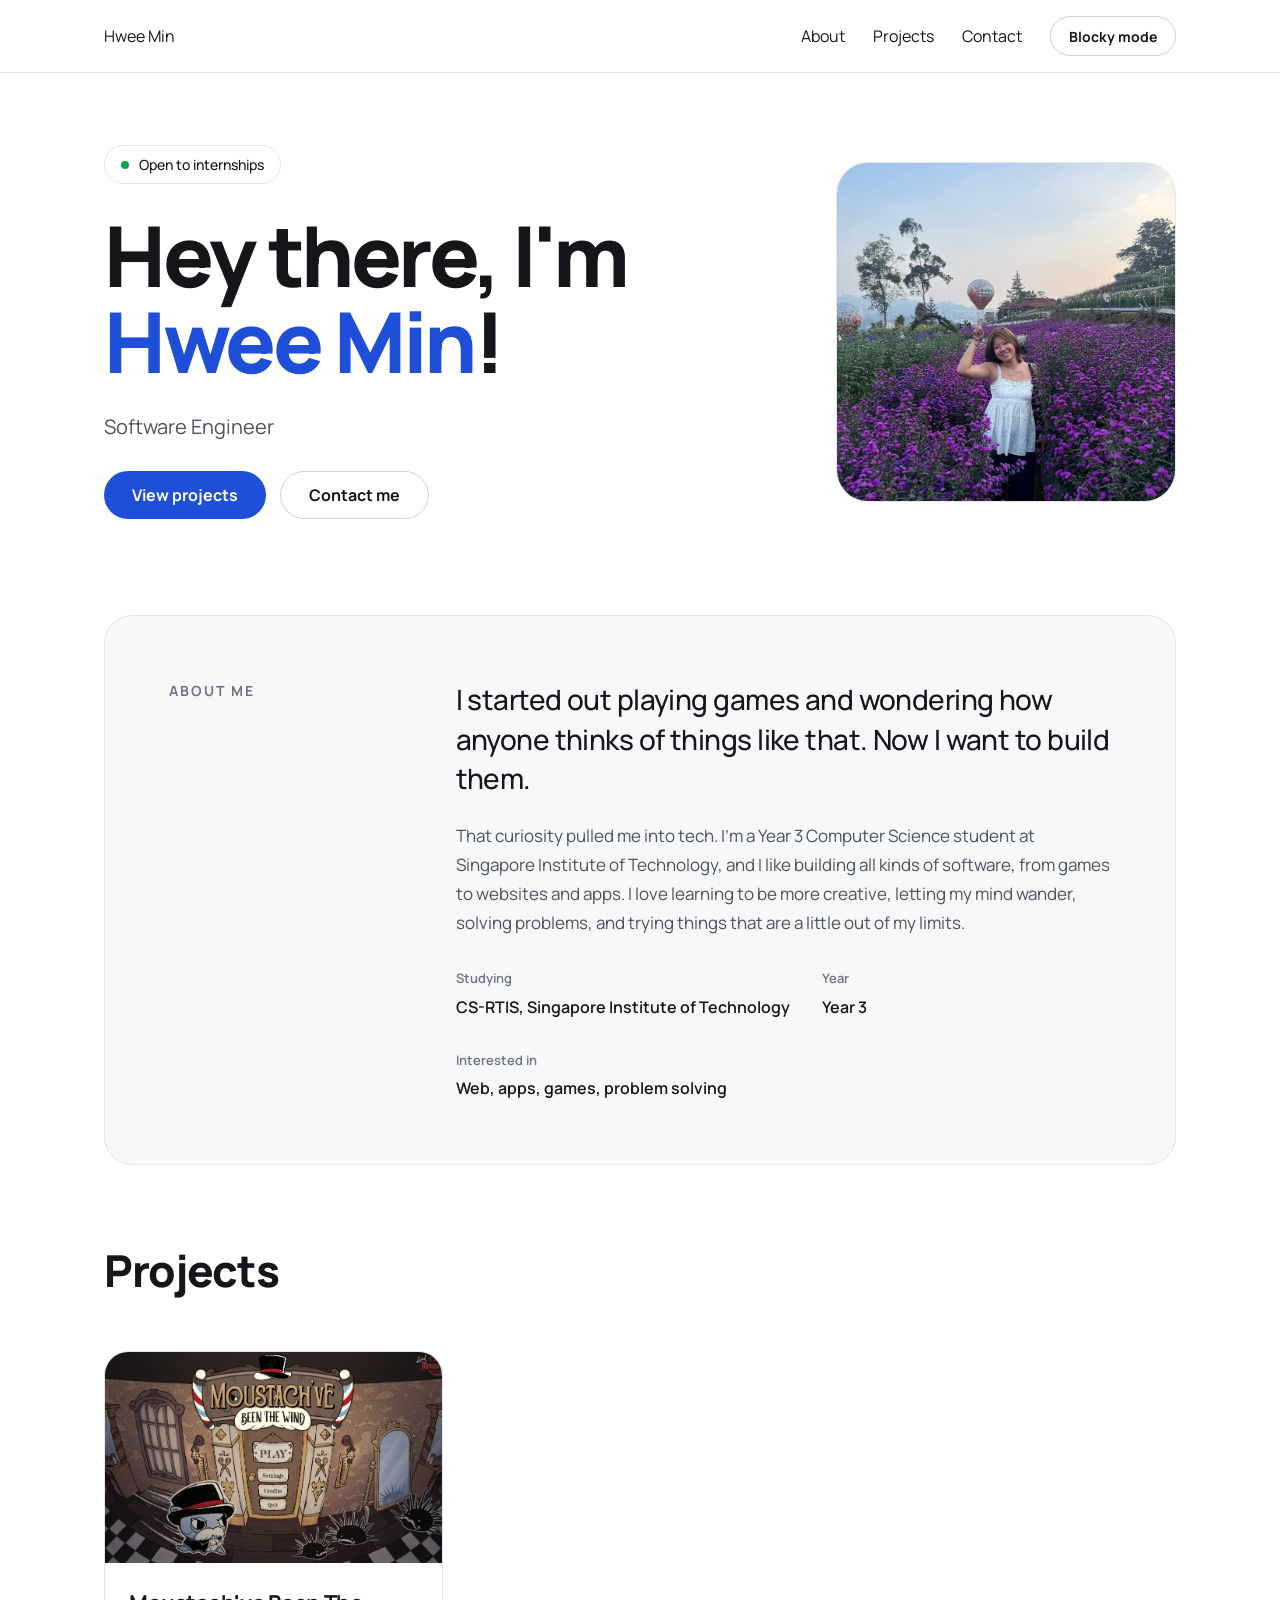
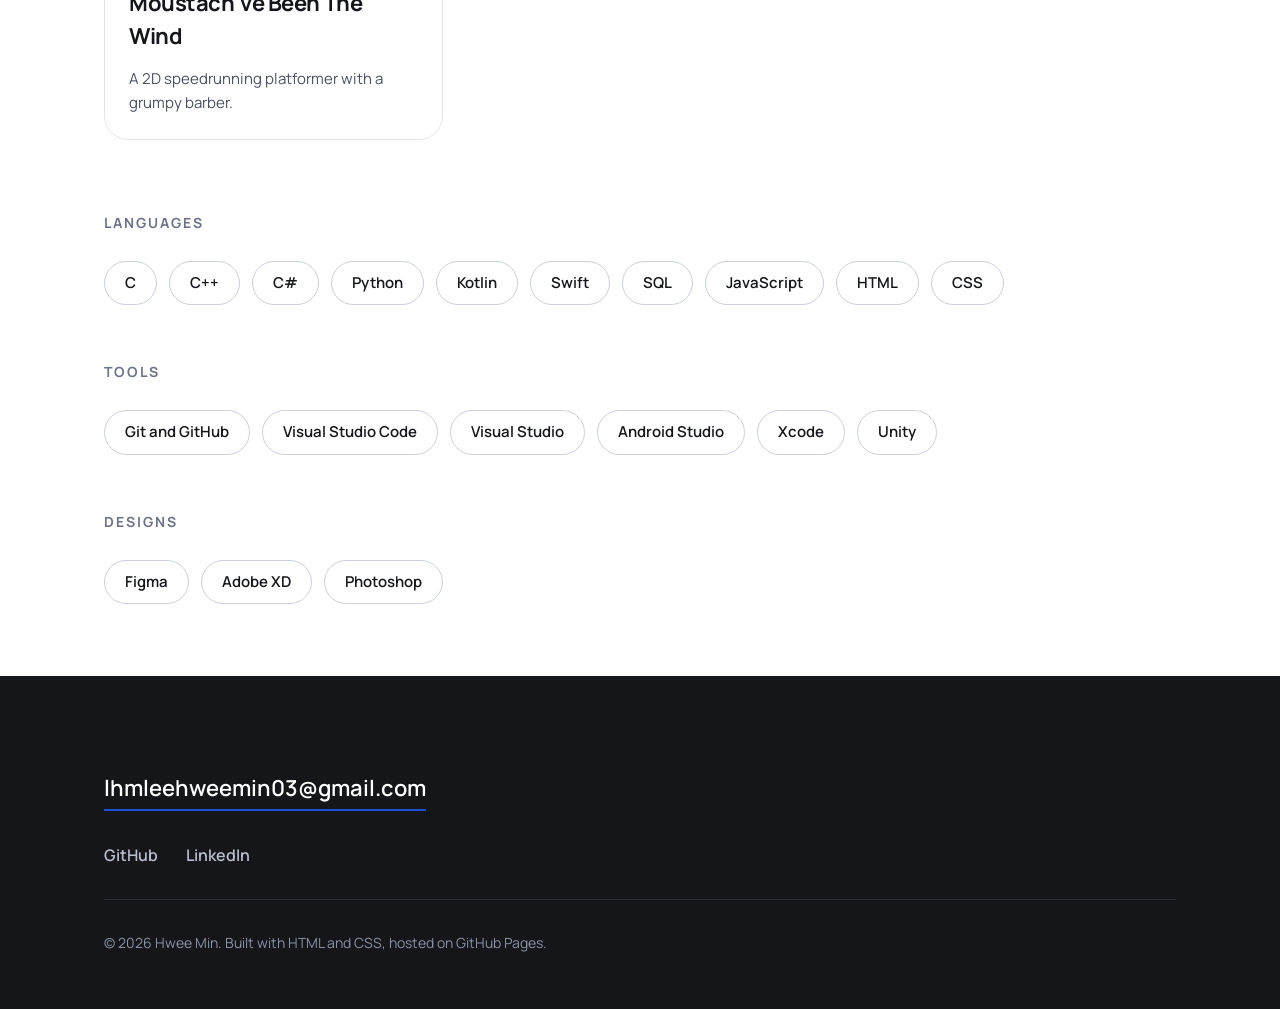
==== commit 8a758a1b: "Update placeholders" ====
--- a/index.html
+++ b/index.html
@@ -9,7 +9,16 @@
     <link rel="preconnect" href="https://fonts.gstatic.com" crossorigin>
     <link href="https://fonts.googleapis.com/css2?family=Manrope:wght@400;500;700;800&display=swap" rel="stylesheet">
     <link rel="stylesheet" href="style.css">
-    <script>document.documentElement.classList.add("js");</script>
+    <link rel="stylesheet" href="blocky.css">
+    <script>
+                document.documentElement.classList.add("js");
+                // Apply the saved theme before the page paints, so there is no flash.
+                (function () {
+                    var t = "classic";
+                    try { t = localStorage.getItem("theme") || "classic"; } catch (e) { }
+                    document.documentElement.setAttribute("data-theme", t === "blocky" ? "blocky" : "classic");
+                })();
+    </script>
 </head>
 <body>
     <header>
@@ -18,6 +27,8 @@
             <a href="#about">About</a>
             <a href="#projects">Projects</a>
             <a href="#contact">Contact</a>
+            <button type="button" id="theme-toggle" class="theme-toggle">Blocky mode</button>
+
         </nav>
     </header>
 
@@ -25,8 +36,8 @@
         <section id="top" class="hero">
             <div class="hero-text">
                 <p class="status rise"><span class="dot"></span>Open to internships</p>
-                <h1 class="rise rise-2">Hi, I'm <span class="accent">Hwee Min</span>.</h1>
-                <p class="lead rise rise-3">Year 3 CS-RTIS student at Singapore Institute of Technology.</p>
+                <h1 class="rise rise-2">Hey there, I'm <span class="accent">Hwee Min</span>!</h1>
+                <p class="lead rise rise-3">Software Engineer</p>
                 <div class="buttons rise rise-3">
                     <a class="btn btn-primary" href="#projects">View projects</a>
                     <a class="btn btn-outline" href="#contact">Contact me</a>
@@ -38,26 +49,31 @@
                     <circle cx="12" cy="8" r="4" />
                     <path d="M4 21c0-4.4 3.6-8 8-8s8 3.6 8 8" />
                 </svg>
-                <img class="avatar-img" src="profile.jpg" alt="Photo of Hwee Min" onerror="this.style.display='none'">
+                <img class="avatar-img" src="assets/profile.jpg" alt="Photo of Hwee Min" onerror="this.style.display='none'">
             </div>
         </section>
 
         <section id="about" class="about reveal">
             <h2 class="eyebrow">About me</h2>
             <div class="about-body">
-                <p class="big">Write one bold sentence about what drives you and what you like to build.</p>
-                <p>Two or three sentences: how you got into tech,what you study, and what kind of problems you enjoy solving.</p>
+                <p class="big">I started out playing games and wondering how anyone thinks of things like that. Now I want to build them.</p>
+                <p>
+                    That curiosity pulled me into tech. I'm a Year 3 Computer Science student at Singapore Institute
+                    of Technology, and I like building all kinds of software, from games to websites and apps. I love
+                    learning to be more creative, letting my mind wander, solving problems, and trying things that are
+                    a little out of my limits.
+                </p>
                 <dl class="facts">
                     <div><dt>Studying</dt><dd>CS-RTIS, Singapore Institute of Technology</dd></div>
                     <div><dt>Year</dt><dd>Year 3</dd></div>
-                    <div><dt>Interested in</dt><dd>Your focus areas</dd></div>
+                    <div><dt>Interested in</dt><dd>Web, apps, games, problem solving</dd></div>
                 </dl>
             </div>
         </section>
 
         <section id="projects" class="section reveal">
             <div class="section-head">
-                <h2>Projects</h>s
+                <h2>Projects</h2>
             </div>
 
             <div class="cards" id="project-list"></div>
@@ -65,34 +81,65 @@
         </section>
 
         <section id="skills" class="section reveal">
-            <h2 class="eyebrow">Skills</h2>
-            <ul class="skills">
-                <li>Git and GitHub</li>
-                <li>HTML and CSS</li>
-                <li>Language 1</li>
-                <li>Language 2</li>
-                <li>Tool 1</li>
-                <li>Tool 2</li>
-            </ul>
+            <div class="skill-groups">
+
+                <div class="skill-group">
+                    <h2 class="eyebrow">Languages</h2>
+                    <ul class="skills">
+                        <li>C</li>
+                        <li>C++</li>
+                        <li>C#</li>
+                        <li>Python</li>
+                        <li>Kotlin</li>
+                        <li>Swift</li>
+                        <li>SQL</li>
+                        <li>JavaScript</li>
+                        <li>HTML</li>
+                        <li>CSS</li>
+                    </ul>
+                </div>
+
+                <div class="skill-group">
+                    <h2 class="eyebrow">Tools</h2>
+                    <ul class="skills">
+                        <li>Git and GitHub</li>
+                        <li>Visual Studio Code</li>
+                        <li>Visual Studio</li>
+                        <li>Android Studio</li>
+                        <li>Xcode</li>
+                        <li>Unity</li>
+                    </ul>
+                </div>
+
+                <div class="skill-group">
+                    <h2 class="eyebrow">Designs</h2>
+                    <ul class="skills">
+                        <li>Figma</li>
+                        <li>Adobe XD</li>
+                        <li>Photoshop</li>
+                    </ul>
+                </div>
+
+            </div>
         </section>
 
     </main>
 
     <footer id="contact" class="contact">
         <div class="contact-inner">
-            <h2>Let's build something together.</h2>
-            <a class="mail" href="mailto:you@example.com">you@example.com</a>
-            <div class="links">
-                <a href="https://github.com/lhweemin">GitHub</a>
-                <a href="https://www.linkedin.com/in/your-profile">LinkedIn</a>
+            <!-- <h2>Let's build something together.</h2> -->
+                <a class="mail" href="mailto:lhmleehweemin03@gmail.com">lhmleehweemin03@gmail.com</a>
+                <div class="links">
+                    <a href="https://github.com/lhweemin">GitHub</a>
+                    <a href="https://www.linkedin.com/in/leehweemin">LinkedIn</a>
+                </div>
+                <p class="small">&copy; 2026 Hwee Min. Built with HTML and CSS, hosted on GitHub Pages.</p>
             </div>
-            <p class="small">&copy; 2026 Hwee Min. Built with HTML and CSS, hosted on GitHub Pages.</p>
-        </div>
-    </footer>
+        </footer>
 
-    <div id="project-modals"></div>
+        <div id="project-modals"></div>
 
-    <script src="projects.js"></script>
-    <script src="script.js"></script>
-</body>
-</html>
+        <script src="projects.js"></script>
+        <script src="script.js"></script>
+    </body>
+    </html>
--- a/style.css
+++ b/style.css
@@ -365,6 +365,16 @@
         font-size: 15px;
         font-weight: 600;
     }
+
+.skill-groups {
+    display: flex;
+    flex-direction: column;
+    gap: 56px;
+}
+
+.skill-group .eyebrow {
+    margin-bottom: 20px;
+}
 
 /* CONTACT */
 .contact {
@@ -721,4 +731,24 @@
     .gal-track img {
         flex-basis: calc((100% - 12px) / 2);
     }
+}
+
+/* STICKY NAV */
+header {
+    position: sticky;
+    top: 0;
+    z-index: 50;
+    max-width: none;
+    padding-left: max(24px, calc((100% - 1120px) / 2 + 24px));
+    padding-right: max(24px, calc((100% - 1120px) / 2 + 24px));
+    padding-top: 16px;
+    padding-bottom: 16px;
+    background: rgba(255, 255, 255, 0.92);
+    backdrop-filter: blur(8px);
+    border-bottom: 1px solid var(--line);
+}
+
+/* stop section titles hiding under the sticky nav when you click a nav link */
+section[id], footer[id] {
+    scroll-margin-top: 90px;
 }
--- a/blocky.css
+++ b/blocky.css
@@ -0,0 +1,476 @@
+﻿/* ===== THEME TOGGLE BUTTON (classic look; the blocky look is further down) ===== */
+nav {
+    flex-wrap: wrap;
+    align-items: center;
+}
+
+.theme-toggle {
+    min-height: 40px;
+    padding: 0 18px;
+    border: 1px solid #CBD0DA;
+    border-radius: 999px;
+    background: #ffffff;
+    color: var(--text);
+    font: inherit;
+    font-size: 14px;
+    font-weight: 700;
+    cursor: pointer;
+    transition: background 0.2s ease;
+}
+
+    .theme-toggle:hover {
+        background: #F1F3F6;
+    }
+
+    .theme-toggle:focus-visible {
+        outline: 3px solid var(--accent);
+        outline-offset: 2px;
+    }
+
+/* ===== BLOCKY THEME =====
+   Everything below only applies when <html data-theme="blocky">.
+   Palette: grass #4caf3a, dirt #6b4a2b, stone #8b8b8b, night #1d1b2e */
+
+html[data-theme="blocky"] {
+    --accent: #4caf3a;
+    --text: #f2eee3;
+    --muted: #b9b5d9;
+    --line: #3d3a5c;
+}
+
+    html[data-theme="blocky"] body {
+        background: #1d1b2e;
+        font-family: "VT323", monospace;
+        font-size: 24px;
+        line-height: 1.25;
+    }
+
+    html[data-theme="blocky"] a:hover {
+        color: #ffe66b;
+    }
+
+    /* Header */
+    html[data-theme="blocky"] header {
+        border-bottom: 4px solid #3d3a5c;
+    }
+
+    html[data-theme="blocky"] .brand {
+        display: inline-flex;
+        align-items: center;
+        gap: 12px;
+        font-family: "Press Start 2P", monospace;
+        font-size: 14px;
+    }
+
+        html[data-theme="blocky"] .brand::before {
+            content: "";
+            width: 28px;
+            height: 28px;
+            background: #4caf3a;
+            box-shadow: inset 0 8px 0 #7fd45a, inset 0 -6px 0 #6b4a2b, inset -3px -3px 0 rgba(0, 0, 0, .25);
+        }
+
+    html[data-theme="blocky"] nav {
+        gap: 8px;
+    }
+
+        html[data-theme="blocky"] nav a,
+        html[data-theme="blocky"] .theme-toggle {
+            display: inline-flex;
+            align-items: center;
+            justify-content: center;
+            min-height: 44px;
+            padding: 0 16px;
+            border: 0;
+            border-radius: 0;
+            background: #6e6e6e;
+            color: #f2eee3;
+            font-family: "VT323", monospace;
+            font-size: 24px;
+            font-weight: 400;
+            box-shadow: inset 3px 3px 0 #9a9a9a, inset -3px -3px 0 #3a3a3a;
+            transition: none;
+        }
+
+            html[data-theme="blocky"] nav a:hover,
+            html[data-theme="blocky"] .theme-toggle:hover {
+                background: #7c7c7c;
+                color: #ffe66b;
+            }
+
+    html[data-theme="blocky"] .theme-toggle {
+        background: #4caf3a;
+        color: #ffffff;
+        box-shadow: inset 3px 3px 0 #7fd45a, inset -3px -3px 0 #2e6a1b;
+    }
+
+        html[data-theme="blocky"] .theme-toggle:hover {
+            background: #5cc148;
+            color: #ffffff;
+        }
+
+    /* Hero: sky, clouds, sun, and a grass-and-dirt ground strip */
+    html[data-theme="blocky"] .hero {
+        position: relative;
+        overflow: hidden;
+        margin-top: 8px;
+        padding: 64px clamp(20px, 4vw, 48px) 112px;
+        background: linear-gradient(#fff, #fff) 24px 28px / 112px 24px no-repeat, linear-gradient(#fff, #fff) 48px 4px / 56px 24px no-repeat, linear-gradient(#fff, #fff) right 136px top 64px / 112px 24px no-repeat, linear-gradient(#fff, #fff) right 160px top 40px / 56px 24px no-repeat, linear-gradient(#5aa9ff, #bfe3ff);
+    }
+
+        html[data-theme="blocky"] .hero::before {
+            content: "";
+            position: absolute;
+            top: 20px;
+            right: 28px;
+            width: 48px;
+            height: 48px;
+            background: #ffe66b;
+            box-shadow: inset -6px -6px 0 #f2b630;
+        }
+
+        html[data-theme="blocky"] .hero::after {
+            content: "";
+            position: absolute;
+            left: 0;
+            right: 0;
+            bottom: 0;
+            height: 56px;
+            background: linear-gradient(#4caf3a 0 20px, #6b4a2b 20px);
+            box-shadow: inset 0 8px 0 #7fd45a;
+        }
+
+    html[data-theme="blocky"] .hero-text,
+    html[data-theme="blocky"] .avatar {
+        position: relative;
+        z-index: 1;
+    }
+
+    html[data-theme="blocky"] h1 {
+        font-family: "Press Start 2P", monospace;
+        font-size: clamp(24px, 4.4vw, 40px);
+        line-height: 1.4;
+        letter-spacing: 0;
+        font-weight: 400;
+        color: #ffffff;
+        text-shadow: 4px 4px 0 #1d1b2e;
+    }
+
+    html[data-theme="blocky"] .accent {
+        color: #ffe66b;
+    }
+
+    html[data-theme="blocky"] .lead {
+        font-size: 30px;
+        line-height: 1.2;
+        color: #1d1b2e;
+    }
+
+    html[data-theme="blocky"] .status {
+        padding: 8px 14px;
+        border: 0;
+        border-radius: 0;
+        background: #1d1b2e;
+        color: #ffe66b;
+        font-family: "Press Start 2P", monospace;
+        font-size: 11px;
+        box-shadow: 4px 4px 0 rgba(0, 0, 0, .35);
+    }
+
+    html[data-theme="blocky"] .dot {
+        border-radius: 0;
+    }
+
+    /* Buttons */
+    html[data-theme="blocky"] .btn {
+        border-radius: 0;
+        font-family: "Press Start 2P", monospace;
+        font-size: 12px;
+        font-weight: 400;
+        transition: none;
+        box-shadow: 4px 4px 0 rgba(0, 0, 0, .35);
+    }
+
+    html[data-theme="blocky"] .btn-primary {
+        background: #4caf3a;
+        color: #ffffff;
+        box-shadow: inset 4px 4px 0 #7fd45a, inset -4px -4px 0 #2e6a1b, 4px 4px 0 rgba(0, 0, 0, .35);
+    }
+
+        html[data-theme="blocky"] .btn-primary:hover {
+            background: #5cc148;
+            color: #ffffff;
+        }
+
+    html[data-theme="blocky"] .btn-outline {
+        border: 0;
+        background: #8b8b8b;
+        color: #1d1b2e;
+        box-shadow: inset 4px 4px 0 #d6d6d6, inset -4px -4px 0 #555, 4px 4px 0 rgba(0, 0, 0, .35);
+    }
+
+        html[data-theme="blocky"] .btn-outline:hover {
+            background: #a3a3a3;
+            color: #1d1b2e;
+        }
+
+    /* Avatar */
+    html[data-theme="blocky"] .avatar {
+        border: 0;
+        border-radius: 0;
+        background: #3b3857;
+        box-shadow: inset 6px 6px 0 #5a5680, inset -6px -6px 0 #1d1b2e, 6px 6px 0 rgba(0, 0, 0, .35);
+    }
+
+    html[data-theme="blocky"] .avatar-fallback {
+        color: #b9b5d9;
+    }
+
+    /* About */
+    html[data-theme="blocky"] .about {
+        margin-top: 56px;
+        border: 0;
+        border-radius: 0;
+        background: #2b2840;
+        box-shadow: inset 4px 4px 0 #3d3a5c, inset -4px -4px 0 #15131f;
+    }
+
+    html[data-theme="blocky"] .eyebrow,
+    html[data-theme="blocky"] .section h2.eyebrow {
+        font-family: "Press Start 2P", monospace;
+        font-size: 14px;
+        letter-spacing: 0;
+        line-height: 1.6;
+        font-weight: 400;
+        text-transform: none;
+        color: #ffe66b;
+    }
+
+    html[data-theme="blocky"] .about-body p {
+        font-size: 26px;
+        line-height: 1.25;
+    }
+
+    html[data-theme="blocky"] .about-body .big {
+        font-size: 32px;
+        line-height: 1.2;
+        letter-spacing: 0;
+        font-weight: 400;
+    }
+
+    html[data-theme="blocky"] .facts dt {
+        font-size: 20px;
+        font-weight: 400;
+        color: #7fd45a;
+    }
+
+    html[data-theme="blocky"] .facts dd {
+        font-size: 24px;
+        font-weight: 400;
+    }
+
+    /* Section titles */
+    html[data-theme="blocky"] .section h2 {
+        font-family: "Press Start 2P", monospace;
+        font-size: clamp(20px, 3vw, 28px);
+        line-height: 1.4;
+        letter-spacing: 0;
+        font-weight: 400;
+        color: #ffe66b;
+    }
+
+    html[data-theme="blocky"] .text-link {
+        font-size: 22px;
+        font-weight: 400;
+        color: #ffe66b;
+    }
+
+        html[data-theme="blocky"] .text-link:hover {
+            color: #ffffff;
+        }
+
+    /* Project cards ("quest log") */
+    html[data-theme="blocky"] .card {
+        border: 0;
+        border-radius: 0;
+        background: #2b2840;
+        box-shadow: inset 4px 4px 0 #3d3a5c, inset -4px -4px 0 #15131f;
+        transition: none;
+    }
+
+        html[data-theme="blocky"] .card:hover {
+            transform: translateY(-4px);
+            box-shadow: inset 4px 4px 0 #3d3a5c, inset -4px -4px 0 #15131f, 0 8px 0 rgba(0, 0, 0, .4);
+        }
+
+        html[data-theme="blocky"] .card:focus-within {
+            outline-color: #ffe66b;
+            outline-style: dashed;
+        }
+
+    html[data-theme="blocky"] .thumb {
+        margin: 12px 12px 0;
+        background: #3b3857;
+        box-shadow: inset 4px 4px 0 #5a5680;
+        color: #b9b5d9;
+        font-size: 22px;
+        font-weight: 400;
+    }
+
+    html[data-theme="blocky"] .card h3 {
+        font-family: "Press Start 2P", monospace;
+        font-size: 13px;
+        line-height: 1.7;
+        letter-spacing: 0;
+        font-weight: 400;
+    }
+
+    html[data-theme="blocky"] .card-link {
+        font-weight: 400;
+    }
+
+    html[data-theme="blocky"] .card p {
+        font-size: 24px;
+        line-height: 1.2;
+    }
+
+    html[data-theme="blocky"] .tags li {
+        border-radius: 0;
+        background: #1d1b2e;
+        color: #7fd45a;
+        font-size: 20px;
+        font-weight: 400;
+    }
+
+    /* Skills ("inventory slots") */
+    html[data-theme="blocky"] .skills {
+        padding: 16px;
+        gap: 8px;
+        background: #c6c6c6;
+        box-shadow: inset 4px 4px 0 #ffffff, inset -4px -4px 0 #555555;
+    }
+
+        html[data-theme="blocky"] .skills li {
+            min-width: 96px;
+            min-height: 64px;
+            display: flex;
+            align-items: center;
+            justify-content: center;
+            padding: 8px 14px;
+            border: 0;
+            border-radius: 0;
+            background: #8b8b8b;
+            color: #1d1b2e;
+            font-size: 22px;
+            font-weight: 400;
+            text-align: center;
+            box-shadow: inset 4px 4px 0 #373737, inset -4px -4px 0 #ffffff;
+        }
+
+    /* Contact */
+    html[data-theme="blocky"] .contact {
+        margin-top: 24px;
+        background: #6b4a2b;
+        border-top: 8px solid #4caf3a;
+        color: #f2eee3;
+    }
+
+        html[data-theme="blocky"] .contact h2 {
+            font-family: "Press Start 2P", monospace;
+            font-size: clamp(22px, 4vw, 36px);
+            line-height: 1.5;
+            letter-spacing: 0;
+            font-weight: 400;
+            color: #ffffff;
+            text-shadow: 4px 4px 0 rgba(0, 0, 0, .35);
+        }
+
+    html[data-theme="blocky"] .mail {
+        color: #ffffff;
+        font-size: 28px;
+        font-weight: 400;
+        border-bottom: 4px solid #4caf3a;
+    }
+
+        html[data-theme="blocky"] .mail:hover {
+            color: #ffe66b;
+            border-bottom-color: #ffe66b;
+        }
+
+    html[data-theme="blocky"] .links {
+        font-size: 26px;
+        font-weight: 400;
+    }
+
+        html[data-theme="blocky"] .links a {
+            color: #f2eee3;
+            text-decoration: underline;
+            text-decoration-thickness: 3px;
+        }
+
+            html[data-theme="blocky"] .links a:hover {
+                color: #ffe66b;
+            }
+
+    html[data-theme="blocky"] .small {
+        border-top: 4px solid rgba(0, 0, 0, .3);
+        color: #e6d6bd;
+        font-size: 20px;
+    }
+
+    /* Project pop-up */
+    html[data-theme="blocky"] .modal {
+        border-radius: 0;
+        background: #2b2840;
+        color: #f2eee3;
+        box-shadow: inset 4px 4px 0 #3d3a5c, inset -4px -4px 0 #15131f, 8px 8px 0 rgba(0, 0, 0, .4);
+    }
+
+        html[data-theme="blocky"] .modal::backdrop {
+            background: rgba(15, 14, 26, 0.75);
+        }
+
+    html[data-theme="blocky"] .modal-close,
+    html[data-theme="blocky"] .gal-btn {
+        border: 0;
+        border-radius: 0;
+        background: #8b8b8b;
+        color: #1d1b2e;
+        box-shadow: inset 3px 3px 0 #d6d6d6, inset -3px -3px 0 #555;
+    }
+
+    html[data-theme="blocky"] .modal-media,
+    html[data-theme="blocky"] .gal-track img {
+        border-radius: 0;
+    }
+
+    html[data-theme="blocky"] .modal-body h3 {
+        font-family: "Press Start 2P", monospace;
+        font-size: 16px;
+        line-height: 1.6;
+        font-weight: 400;
+        letter-spacing: 0;
+    }
+
+    html[data-theme="blocky"] .modal-body p {
+        font-size: 24px;
+    }
+
+    html[data-theme="blocky"] .badge {
+        border: 0;
+        border-radius: 0;
+        background: #1d1b2e;
+        color: #ffe66b;
+        font-size: 20px;
+        font-weight: 400;
+    }
+
+    html[data-theme="blocky"] .note {
+        font-size: 22px;
+    }
+
+    html[data-theme="blocky"] header {
+        background: #1d1b2e;
+        backdrop-filter: none;
+        border-bottom: 4px solid #3d3a5c;
+    }
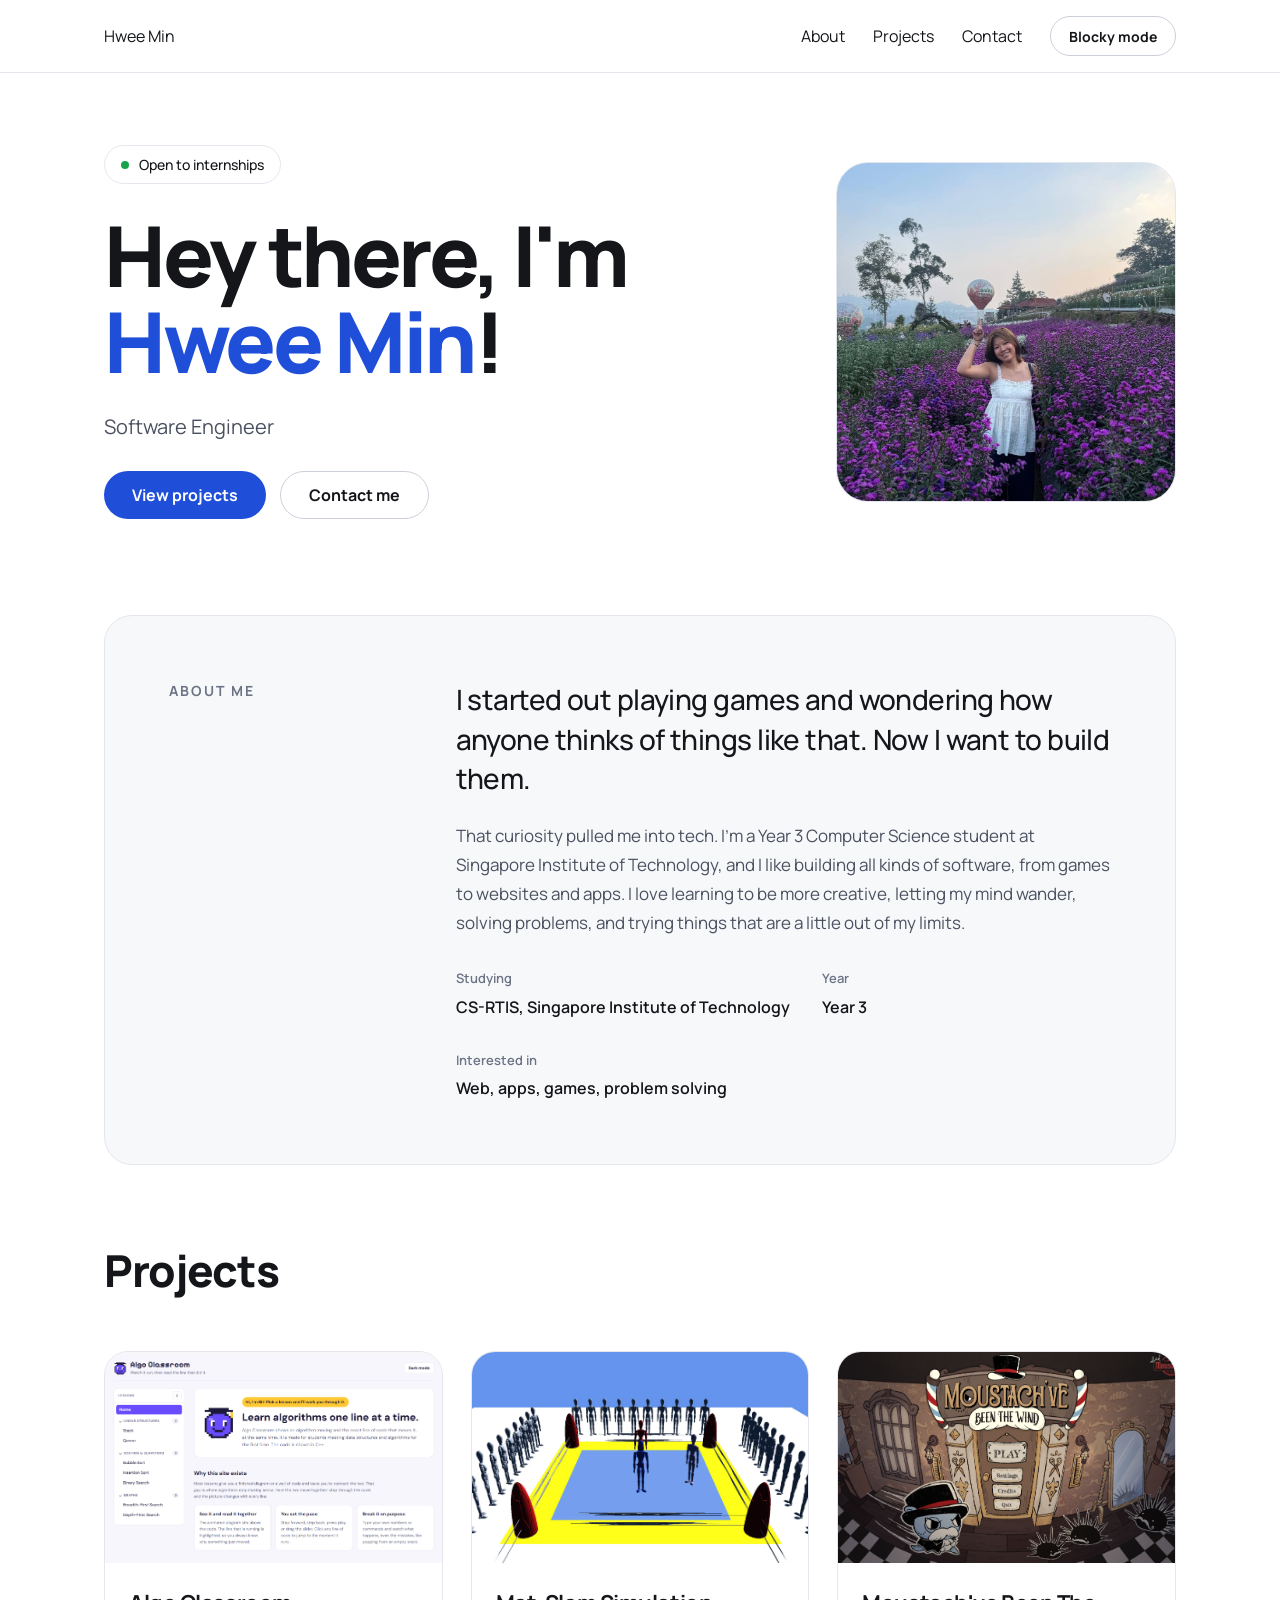
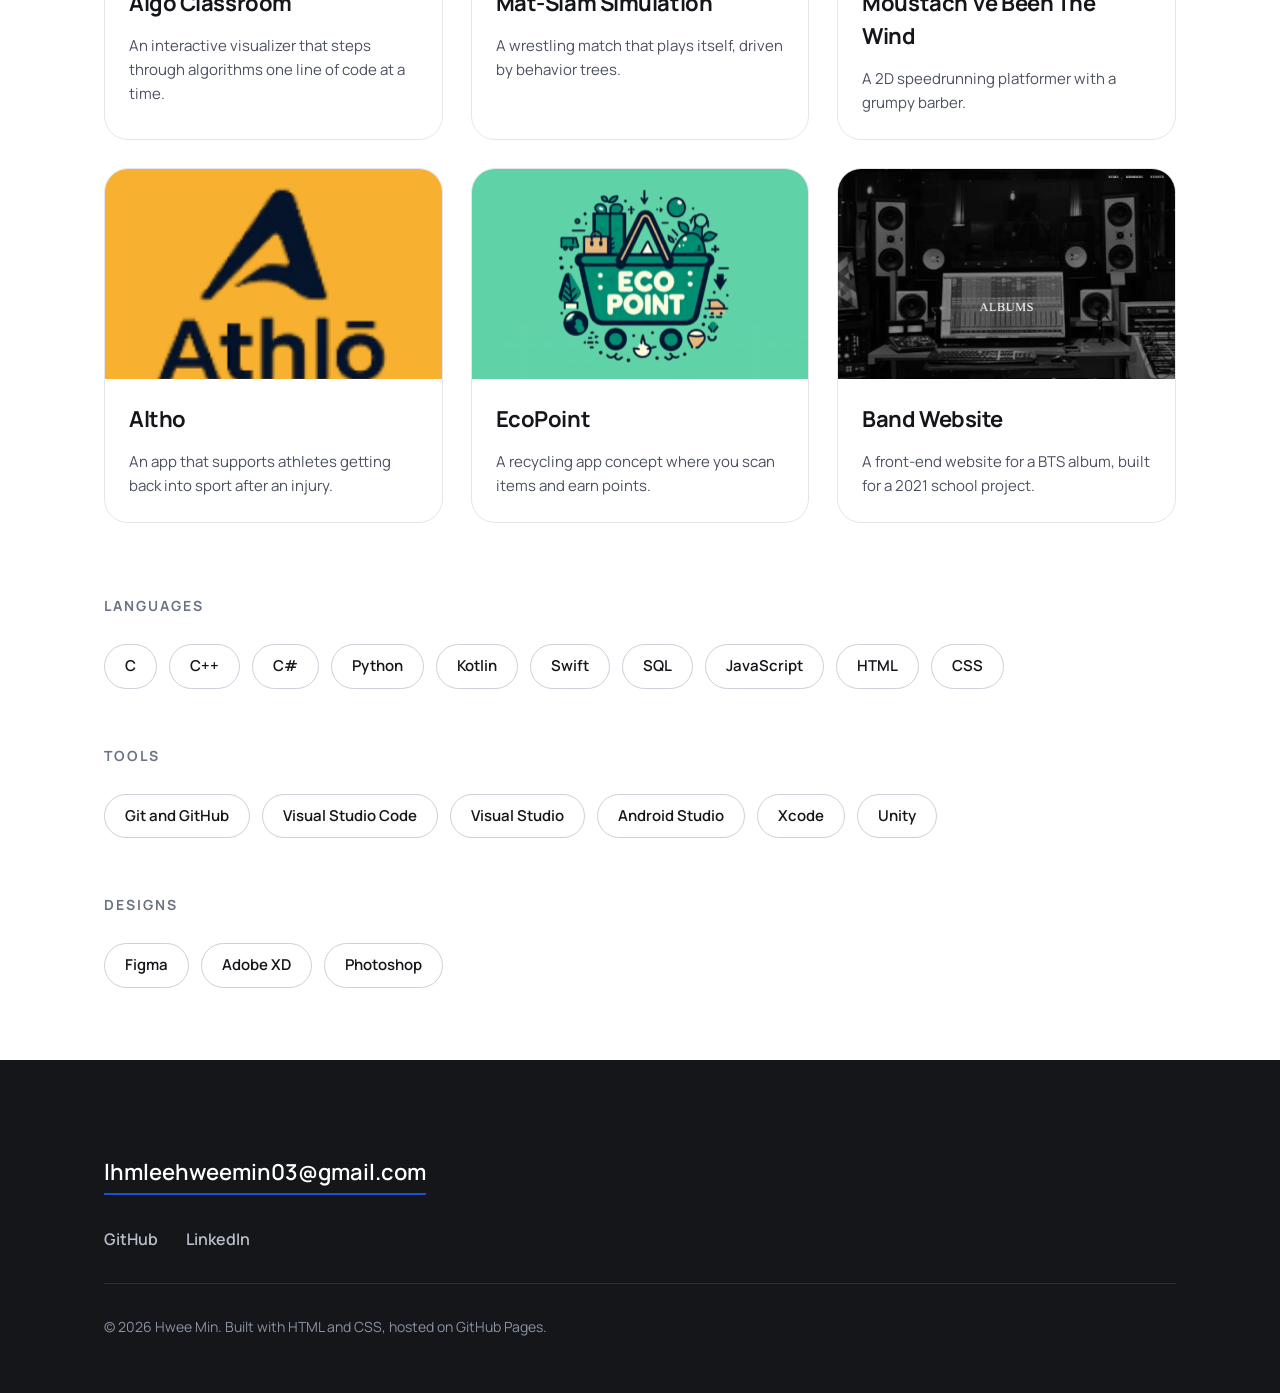
==== commit 45aea48e: "Add more project page" ====
--- a/index.html
+++ b/index.html
@@ -74,9 +74,10 @@
         <section id="projects" class="section reveal">
             <div class="section-head">
                 <h2>Projects</h2>
+                <a class="text-link" id="more-projects" href="projects.html" hidden>More projects &rarr;</a>
             </div>
 
-            <div class="cards" id="project-list"></div>
+            <div class="cards" id="project-list" data-limit="6"></div>
 
         </section>
 
@@ -128,18 +129,19 @@
     <footer id="contact" class="contact">
         <div class="contact-inner">
             <!-- <h2>Let's build something together.</h2> -->
-                <a class="mail" href="mailto:lhmleehweemin03@gmail.com">lhmleehweemin03@gmail.com</a>
-                <div class="links">
-                    <a href="https://github.com/lhweemin">GitHub</a>
-                    <a href="https://www.linkedin.com/in/leehweemin">LinkedIn</a>
-                </div>
-                <p class="small">&copy; 2026 Hwee Min. Built with HTML and CSS, hosted on GitHub Pages.</p>
+            <a class="mail" href="mailto:lhmleehweemin03@gmail.com">lhmleehweemin03@gmail.com</a>
+            <div class="links">
+                <a href="https://github.com/lhweemin">GitHub</a>
+                <a href="https://www.linkedin.com/in/leehweemin">LinkedIn</a>
             </div>
-        </footer>
+            <p class="small">&copy; 2026 Hwee Min. Built with HTML and CSS, hosted on GitHub Pages.</p>
+        </div>
+    </footer>
 
-        <div id="project-modals"></div>
+    <div id="project-modals"></div>
 
-        <script src="projects.js"></script>
-        <script src="script.js"></script>
-    </body>
-    </html>
+    <script src="projects.js"></script>
+    <script src="projects-ui.js"></script>
+    <script src="script.js"></script>
+</body>
+</html>
--- a/style.css
+++ b/style.css
@@ -149,10 +149,10 @@
     color: #ffffff;
 }
 
-    .btn-primary:hover {
-        background: var(--text);
-        color: #ffffff;
-    }
+.btn-primary:hover {
+    background: var(--text);
+    color: #ffffff;
+}
 
 .btn-outline {
     border: 1px solid #CBD0DA;
@@ -241,12 +241,12 @@
     padding-bottom: 72px;
 }
 
-    .section h2 {
-        margin: 0;
-        font-size: 44px;
-        letter-spacing: -0.03em;
-        font-weight: 800;
-    }
+.section h2 {
+    margin: 0;
+    font-size: 44px;
+    letter-spacing: -0.03em;
+    font-weight: 800;
+}
 
 .section-head {
     display: flex;
@@ -263,9 +263,9 @@
     color: var(--accent);
 }
 
-    .text-link:hover {
-        color: var(--text);
-    }
+.text-link:hover {
+    color: var(--text);
+}
 
 /* PROJECT CARDS */
 .cards {
@@ -297,12 +297,12 @@
     overflow: hidden;
 }
 
-    .thumb img {
-        width: 100%;
-        height: 100%;
-        object-fit: cover;
-        display: block;
-    }
+.thumb img {
+    width: 100%;
+    height: 100%;
+    object-fit: cover;
+    display: block;
+}
 
 .card-body {
     padding: 24px;
@@ -332,14 +332,14 @@
     padding: 0;
 }
 
-    .tags li {
-        padding: 6px 12px;
-        border-radius: 999px;
-        background: #EEF2FF;
-        color: #1F3FB0;
-        font-size: 13px;
-        font-weight: 600;
-    }
+.tags li {
+    padding: 6px 12px;
+    border-radius: 999px;
+    background: #EEF2FF;
+    color: #1F3FB0;
+    font-size: 13px;
+    font-weight: 600;
+}
 
 /* SKILLS */
 .section h2.eyebrow {
@@ -358,13 +358,13 @@
     padding: 0;
 }
 
-    .skills li {
-        padding: 10px 20px;
-        border-radius: 999px;
-        border: 1px solid #CBD0DA;
-        font-size: 15px;
-        font-weight: 600;
-    }
+.skills li {
+    padding: 10px 20px;
+    border-radius: 999px;
+    border: 1px solid #CBD0DA;
+    font-size: 15px;
+    font-weight: 600;
+}
 
 .skill-groups {
     display: flex;
@@ -408,10 +408,10 @@
     padding-bottom: 4px;
 }
 
-    .mail:hover {
-        color: #ffffff;
-        border-bottom-color: #ffffff;
-    }
+.mail:hover {
+    color: #ffffff;
+    border-bottom-color: #ffffff;
+}
 
 .links {
     display: flex;
@@ -421,13 +421,13 @@
     font-weight: 600;
 }
 
-    .links a {
-        color: #B8BECB;
-    }
-
-        .links a:hover {
-            color: #ffffff;
-        }
+.links a {
+    color: #B8BECB;
+}
+
+.links a:hover {
+    color: #ffffff;
+}
 
 .small {
     margin: 0;
@@ -569,15 +569,15 @@
     cursor: pointer;
 }
 
-    .card-link::after {
-        content: "";
-        position: absolute;
-        inset: 0;
-    }
-
-    .card-link:focus-visible {
-        outline: none;
-    }
+.card-link::after {
+    content: "";
+    position: absolute;
+    inset: 0;
+}
+
+.card-link:focus-visible {
+    outline: none;
+}
 
 .card:focus-within {
     outline: 3px solid var(--accent);
@@ -593,21 +593,21 @@
     color: var(--text);
 }
 
-    .modal::backdrop {
-        background: rgba(20, 22, 26, 0.6);
-    }
-
-    .modal[open] {
-        display: flex;
-        flex-direction: column;
-        gap: 20px;
-        padding: 24px;
-        animation: rise 0.3s ease both;
-    }
-
-        .modal[open] > * {
-            flex-shrink: 0;
-        }
+.modal::backdrop {
+    background: rgba(20, 22, 26, 0.6);
+}
+
+.modal[open] {
+    display: flex;
+    flex-direction: column;
+    gap: 20px;
+    padding: 24px;
+    animation: rise 0.3s ease both;
+}
+
+.modal[open] > * {
+    flex-shrink: 0;
+}
 
 .modal-close {
     position: absolute;
@@ -631,18 +631,18 @@
     overflow: hidden;
 }
 
-    .modal-media video {
-        width: 100%;
-        height: 100%;
-        display: block;
-    }
-
-    .modal-media.demo {
-        display: flex;
-        align-items: center;
-        justify-content: center;
-        color: #B8BECB;
-        font-weight: 600;
+.modal-media video {
+    width: 100%;
+    height: 100%;
+    display: block;
+}
+
+.modal-media.demo {
+    display: flex;
+    align-items: center;
+    justify-content: center;
+    color: #B8BECB;
+    font-weight: 600;
     }
 
 .gallery {
@@ -658,19 +658,19 @@
     scrollbar-width: none;
 }
 
-    .gal-track::-webkit-scrollbar {
-        display: none;
-    }
-
-    .gal-track img {
-        flex: 0 0 calc((100% - 24px) / 3);
-        min-width: 0;
-        height: auto;
-        aspect-ratio: 16 / 10;
-        object-fit: cover;
-        border-radius: 12px;
-        scroll-snap-align: start;
-    }
+.gal-track::-webkit-scrollbar {
+    display: none;
+}
+
+.gal-track img {
+    flex: 0 0 calc((100% - 24px) / 3);
+    min-width: 0;
+    height: auto;
+    aspect-ratio: 16 / 10;
+    object-fit: cover;
+    border-radius: 12px;
+    scroll-snap-align: start;
+}
 
 .gal-btn {
     position: absolute;
@@ -701,17 +701,17 @@
     gap: 14px;
 }
 
-    .modal-body h3 {
-        margin: 0;
-        padding-right: 48px;
-        font-size: 24px;
-        letter-spacing: -0.02em;
-    }
-
-    .modal-body p {
-        margin: 0;
-        line-height: 1.6;
-    }
+.modal-body h3 {
+    margin: 0;
+    padding-right: 48px;
+    font-size: 24px;
+    letter-spacing: -0.02em;
+}
+
+.modal-body p {
+    margin: 0;
+    line-height: 1.6;
+}
 
 .badge {
     align-self: flex-start;
@@ -751,4 +751,17 @@
 /* stop section titles hiding under the sticky nav when you click a nav link */
 section[id], footer[id] {
     scroll-margin-top: 90px;
+}
+
+.subpage {
+    padding-top: 24px;
+}
+
+.subfooter {
+    max-width: 1120px;
+    margin: 0 auto;
+    padding: 24px;
+    border-top: 1px solid var(--line);
+    font-size: 14px;
+    color: #8A93A3;
 }
